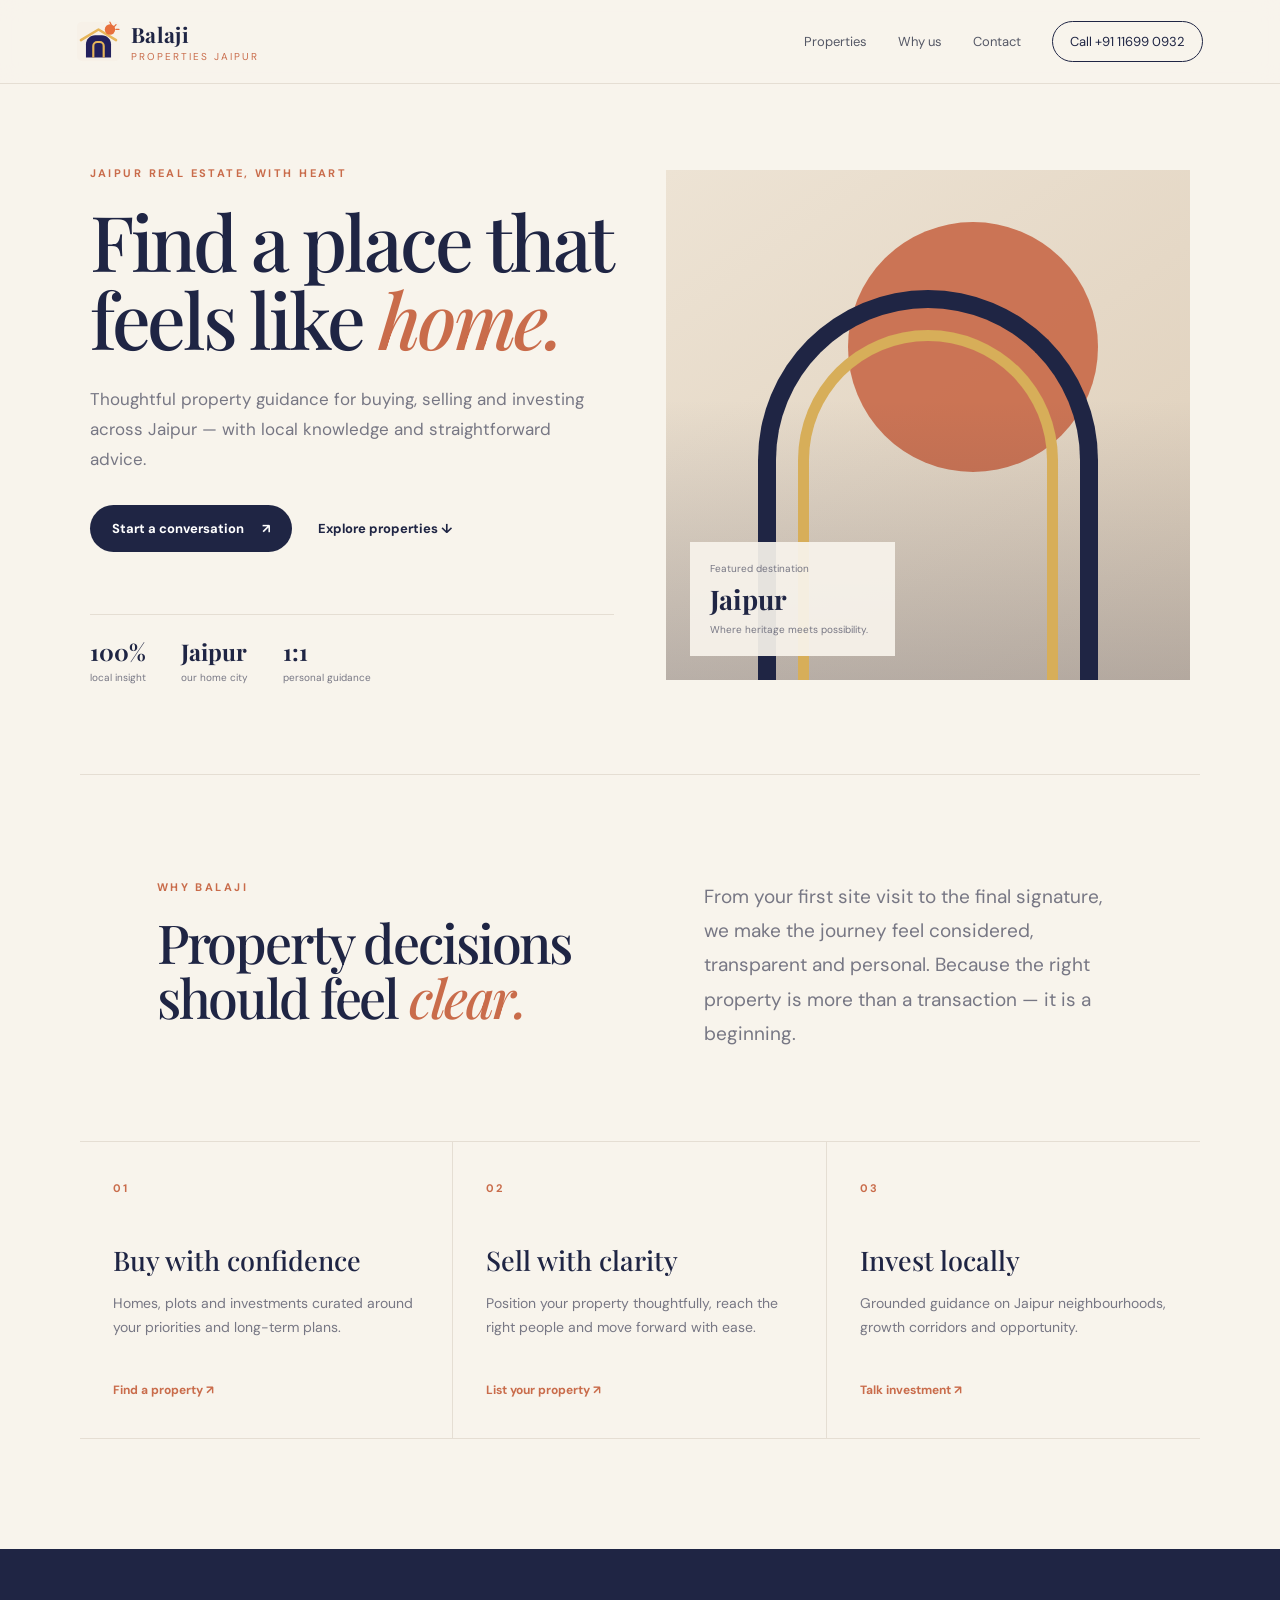
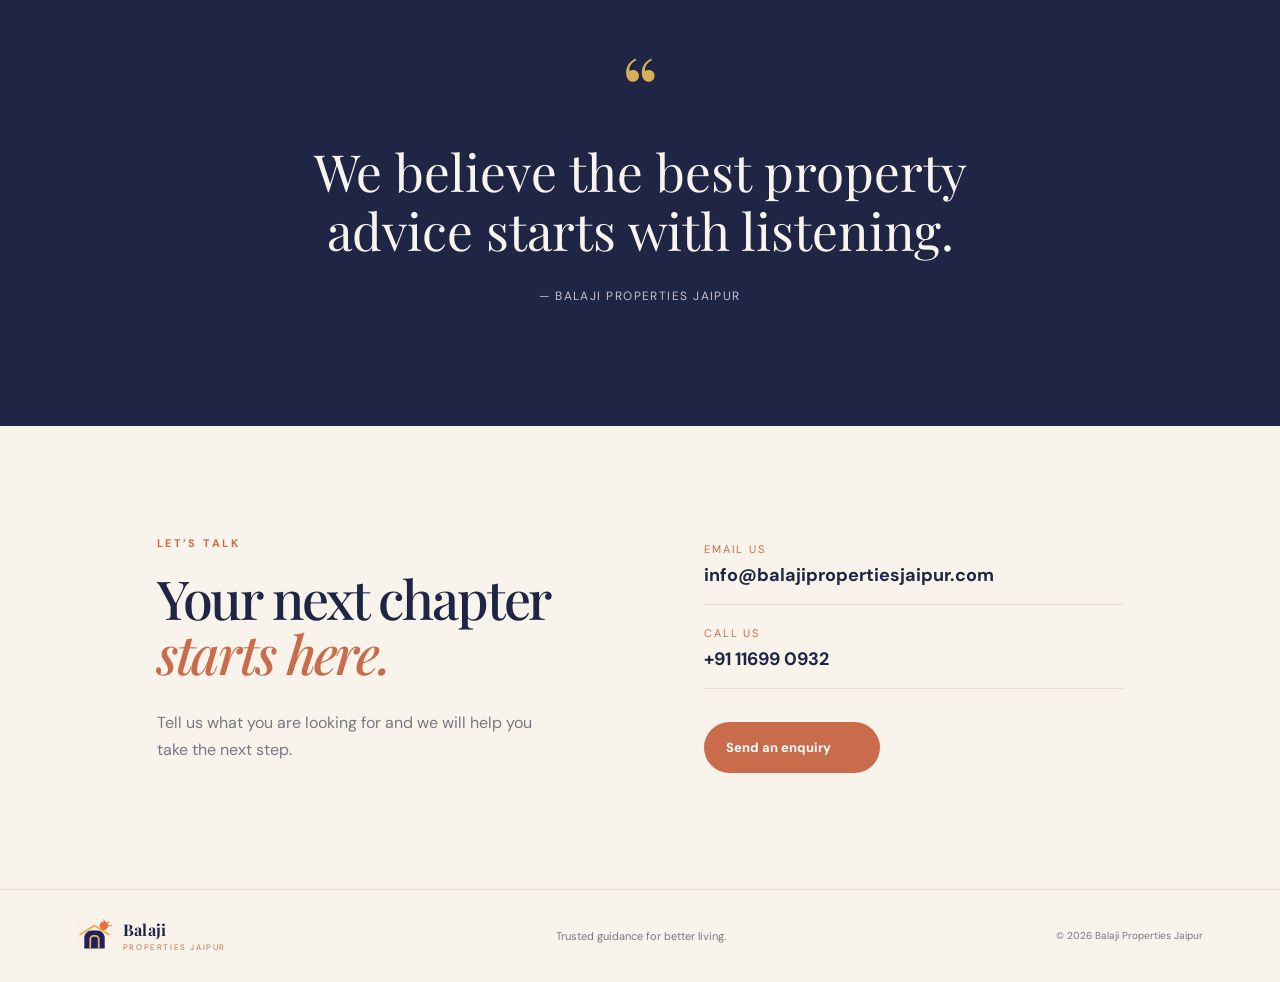
==== index.html @ 78928337 "Build root homepage for Balaji Properties Jaipur" ====
<!doctype html>
<html lang="en">
<head>
  <meta charset="utf-8">
  <meta name="viewport" content="width=device-width, initial-scale=1">
  <meta name="description" content="Balaji Properties Jaipur — trusted real estate guidance for homes, plots and investments in Jaipur.">
  <title>Balaji Properties Jaipur | Find Your Place</title>
  <link rel="icon" href="brand/favicon.svg" type="image/svg+xml">
  <link rel="stylesheet" href="styles.css">
</head>
<body>
  <header class="site-header"><a class="brand" href="#top"><img src="brand/mark.svg" alt="Balaji Properties Jaipur mark"><span><strong>Balaji</strong><small>Properties Jaipur</small></span></a><button class="menu-toggle" aria-label="Open menu">☰</button><nav><a href="#properties">Properties</a><a href="#why-us">Why us</a><a href="#contact">Contact</a><a class="nav-cta" href="tel:+91116990932">Call +91 11699 0932</a></nav></header>
  <main id="top">
    <section class="hero"><div class="hero-copy"><p class="eyebrow">JAIPUR REAL ESTATE, WITH HEART</p><h1>Find a place that feels like <em>home.</em></h1><p class="lede">Thoughtful property guidance for buying, selling and investing across Jaipur — with local knowledge and straightforward advice.</p><div class="hero-actions"><a class="button button-primary" href="#contact">Start a conversation <span>↗</span></a><a class="text-link" href="#properties">Explore properties <span>↓</span></a></div><div class="trust-row"><div><strong>100%</strong><span>local insight</span></div><div><strong>Jaipur</strong><span>our home city</span></div><div><strong>1:1</strong><span>personal guidance</span></div></div></div><div class="hero-art"><div class="sun"></div><div class="arch arch-large"><div class="arch-inner"></div></div><div class="hero-card"><span>Featured destination</span><strong>Jaipur</strong><small>Where heritage meets possibility.</small></div></div></section>
    <section class="intro" id="why-us"><div><p class="eyebrow">WHY BALAJI</p><h2>Property decisions should feel <em>clear.</em></h2></div><p>From your first site visit to the final signature, we make the journey feel considered, transparent and personal. Because the right property is more than a transaction — it is a beginning.</p></section>
    <section class="services" id="properties"><article><span class="service-number">01</span><h3>Buy with confidence</h3><p>Homes, plots and investments curated around your priorities and long-term plans.</p><a href="#contact">Find a property ↗</a></article><article><span class="service-number">02</span><h3>Sell with clarity</h3><p>Position your property thoughtfully, reach the right people and move forward with ease.</p><a href="#contact">List your property ↗</a></article><article><span class="service-number">03</span><h3>Invest locally</h3><p>Grounded guidance on Jaipur neighbourhoods, growth corridors and opportunity.</p><a href="#contact">Talk investment ↗</a></article></section>
    <section class="quote"><div class="quote-mark">“</div><blockquote>We believe the best property advice starts with listening.</blockquote><p>— Balaji Properties Jaipur</p></section>
    <section class="contact" id="contact"><div><p class="eyebrow">LET’S TALK</p><h2>Your next chapter<br><em>starts here.</em></h2><p>Tell us what you are looking for and we will help you take the next step.</p></div><div class="contact-card"><a href="mailto:info@balajipropertiesjaipur.com"><span>Email us</span><strong>info@balajipropertiesjaipur.com</strong></a><a href="tel:+91116990932"><span>Call us</span><strong>+91 11699 0932</strong></a><a class="button button-light" href="mailto:info@balajipropertiesjaipur.com?subject=Property%20enquiry">Send an enquiry <span>↗</span></a></div></section>
  </main>
  <footer><div class="brand footer-brand"><img src="brand/mark.svg" alt=""><span><strong>Balaji</strong><small>Properties Jaipur</small></span></div><p>Trusted guidance for better living.</p><small>© 2026 Balaji Properties Jaipur</small></footer>
  <script src="script.js"></script>
</body>
</html>
---- styles.css ----
@import url('https://fonts.googleapis.com/css2?family=DM+Sans:wght@400;500;600;700&family=Playfair+Display:ital,wght@0,500;0,600;1,500;1,600&display=swap');
:root{--navy:#1f2544;--gold:#d7ae59;--terra:#c96c4b;--ivory:#f8f4ec;--ink:#292b36;--muted:#777784;--line:#e5ded3}*{box-sizing:border-box}html{scroll-behavior:smooth}body{margin:0;color:var(--ink);background:var(--ivory);font-family:'DM Sans',sans-serif}a{color:inherit;text-decoration:none}.site-header{height:84px;display:flex;align-items:center;justify-content:space-between;padding:0 6vw;border-bottom:1px solid var(--line);background:rgba(248,244,236,.92);backdrop-filter:blur(12px);position:sticky;top:0;z-index:5}.brand{display:flex;align-items:center;gap:11px}.brand img{width:43px;height:43px}.brand strong,.brand small{display:block}.brand strong{font-family:'Playfair Display',serif;font-size:21px;letter-spacing:.02em;color:var(--navy)}.brand small{font-size:10px;text-transform:uppercase;letter-spacing:.2em;color:var(--terra);margin-top:2px}nav{display:flex;align-items:center;gap:31px;font-size:13px;color:#555866}nav a:hover{color:var(--terra)}.nav-cta{border:1px solid var(--navy);border-radius:99px;padding:11px 17px;color:var(--navy)}.menu-toggle{display:none;border:0;background:none;font-size:23px;color:var(--navy)}.hero{min-height:690px;display:grid;grid-template-columns:1fr 1fr;gap:4vw;align-items:center;max-width:1280px;margin:auto;padding:72px 7vw 80px}.eyebrow{color:var(--terra);font-size:11px;font-weight:700;letter-spacing:.22em;margin:0 0 21px}.hero h1,.intro h2,.contact h2{font-family:'Playfair Display',serif;color:var(--navy);font-size:clamp(48px,6vw,82px);font-weight:500;line-height:1.02;letter-spacing:-.04em;margin:0}.hero h1 em,.intro em,.contact em{color:var(--terra);font-style:italic}.lede{color:var(--muted);font-size:17px;line-height:1.75;max-width:510px;margin:28px 0}.hero-actions{display:flex;align-items:center;gap:26px;margin-top:31px}.button{display:inline-flex;align-items:center;justify-content:center;gap:18px;border-radius:99px;padding:15px 22px;font-size:13px;font-weight:700}.button-primary{background:var(--navy);color:white}.button-primary:hover{background:var(--terra)}.text-link{font-size:13px;color:var(--navy);font-weight:700}.trust-row{display:flex;gap:35px;border-top:1px solid var(--line);margin-top:62px;padding-top:21px}.trust-row strong,.trust-row span{display:block}.trust-row strong{font-family:'Playfair Display';font-size:23px;color:var(--navy)}.trust-row span{font-size:10px;color:var(--muted);margin-top:4px}.hero-art{height:510px;position:relative;background:linear-gradient(145deg,#ede3d4,#ddcdb8);overflow:hidden}.hero-art:after{content:'';position:absolute;inset:0;background:linear-gradient(0deg,rgba(31,37,68,.22),transparent 55%)}.sun{position:absolute;width:250px;height:250px;border-radius:50%;background:var(--terra);top:52px;right:92px;opacity:.92}.arch{position:absolute;bottom:-10px;left:50%;transform:translateX(-50%);width:340px;height:400px;border:18px solid var(--navy);border-bottom:0;border-radius:180px 180px 0 0;z-index:1}.arch:before{content:'';position:absolute;top:22px;left:22px;right:22px;bottom:0;border:11px solid var(--gold);border-bottom:0;border-radius:150px 150px 0 0}.hero-card{position:absolute;left:24px;bottom:24px;padding:20px;background:rgba(248,244,236,.92);z-index:2;width:205px}.hero-card span,.hero-card small{display:block;color:var(--muted);font-size:10px}.hero-card strong{display:block;color:var(--navy);font-family:'Playfair Display';font-size:27px;margin:6px 0}.intro,.services,.contact{max-width:1120px;margin:auto}.intro{display:grid;grid-template-columns:1fr 1fr;gap:10vw;padding:105px 6vw 90px;border-top:1px solid var(--line)}.intro h2,.contact h2{font-size:clamp(40px,4.2vw,62px)}.intro>p{font-size:19px;line-height:1.8;color:var(--muted);align-self:end;margin:0}.services{display:grid;grid-template-columns:repeat(3,1fr);border-top:1px solid var(--line);border-bottom:1px solid var(--line);margin-bottom:110px}.services article{padding:34px 33px 39px;border-right:1px solid var(--line)}.services article:last-child{border:0}.service-number{font-size:11px;color:var(--terra);font-weight:700;letter-spacing:.18em}.services h3{font-family:'Playfair Display';color:var(--navy);font-size:27px;font-weight:500;margin:45px 0 14px}.services p{color:var(--muted);line-height:1.7;font-size:14px;min-height:72px}.services a{color:var(--terra);font-size:12px;font-weight:700}.quote{background:var(--navy);color:var(--ivory);text-align:center;padding:110px 10vw}.quote-mark{font-family:'Playfair Display';font-size:92px;color:var(--gold);line-height:.6}.quote blockquote{font-family:'Playfair Display';font-size:clamp(31px,4vw,52px);line-height:1.15;max-width:760px;margin:28px auto}.quote p{color:#c3c1cb;font-size:12px;letter-spacing:.12em;text-transform:uppercase}.contact{display:grid;grid-template-columns:1fr 1fr;gap:10vw;padding:110px 6vw}.contact>div>p:last-child{color:var(--muted);line-height:1.7;max-width:380px;margin-top:28px}.contact-card{display:flex;flex-direction:column;gap:21px;justify-content:center}.contact-card a:not(.button){border-bottom:1px solid var(--line);padding-bottom:17px}.contact-card span,.contact-card strong{display:block}.contact-card span{font-size:11px;color:var(--terra);text-transform:uppercase;letter-spacing:.17em;margin-bottom:7px}.contact-card strong{font-size:18px;color:var(--navy)}.button-light{background:var(--terra);color:white;width:max-content;margin-top:12px}.button-light:hover{background:var(--navy)}footer{display:flex;align-items:center;justify-content:space-between;padding:28px 6vw;border-top:1px solid var(--line);font-size:11px;color:var(--muted)}.footer-brand img{width:35px;height:35px}.footer-brand strong{font-size:16px}.footer-brand small{font-size:8px}footer>small{font-size:10px}@media(max-width:760px){.site-header{height:73px;padding:0 5vw}nav{display:none}.menu-toggle{display:block}.hero{grid-template-columns:1fr;padding:58px 7vw 70px;min-height:0}.hero-art{height:380px;order:-1}.hero h1{font-size:52px}.trust-row{gap:18px}.intro,.contact{grid-template-columns:1fr;padding:75px 7vw;gap:35px}.services{grid-template-columns:1fr;margin:0 7vw 75px}.services article{border-right:0;border-bottom:1px solid var(--line);padding:28px 24px}.services h3{margin-top:24px}.services p{min-height:0}footer{flex-wrap:wrap;gap:18px;padding:25px 7vw}.quote{padding:80px 8vw}.contact h2 br{display:none}}
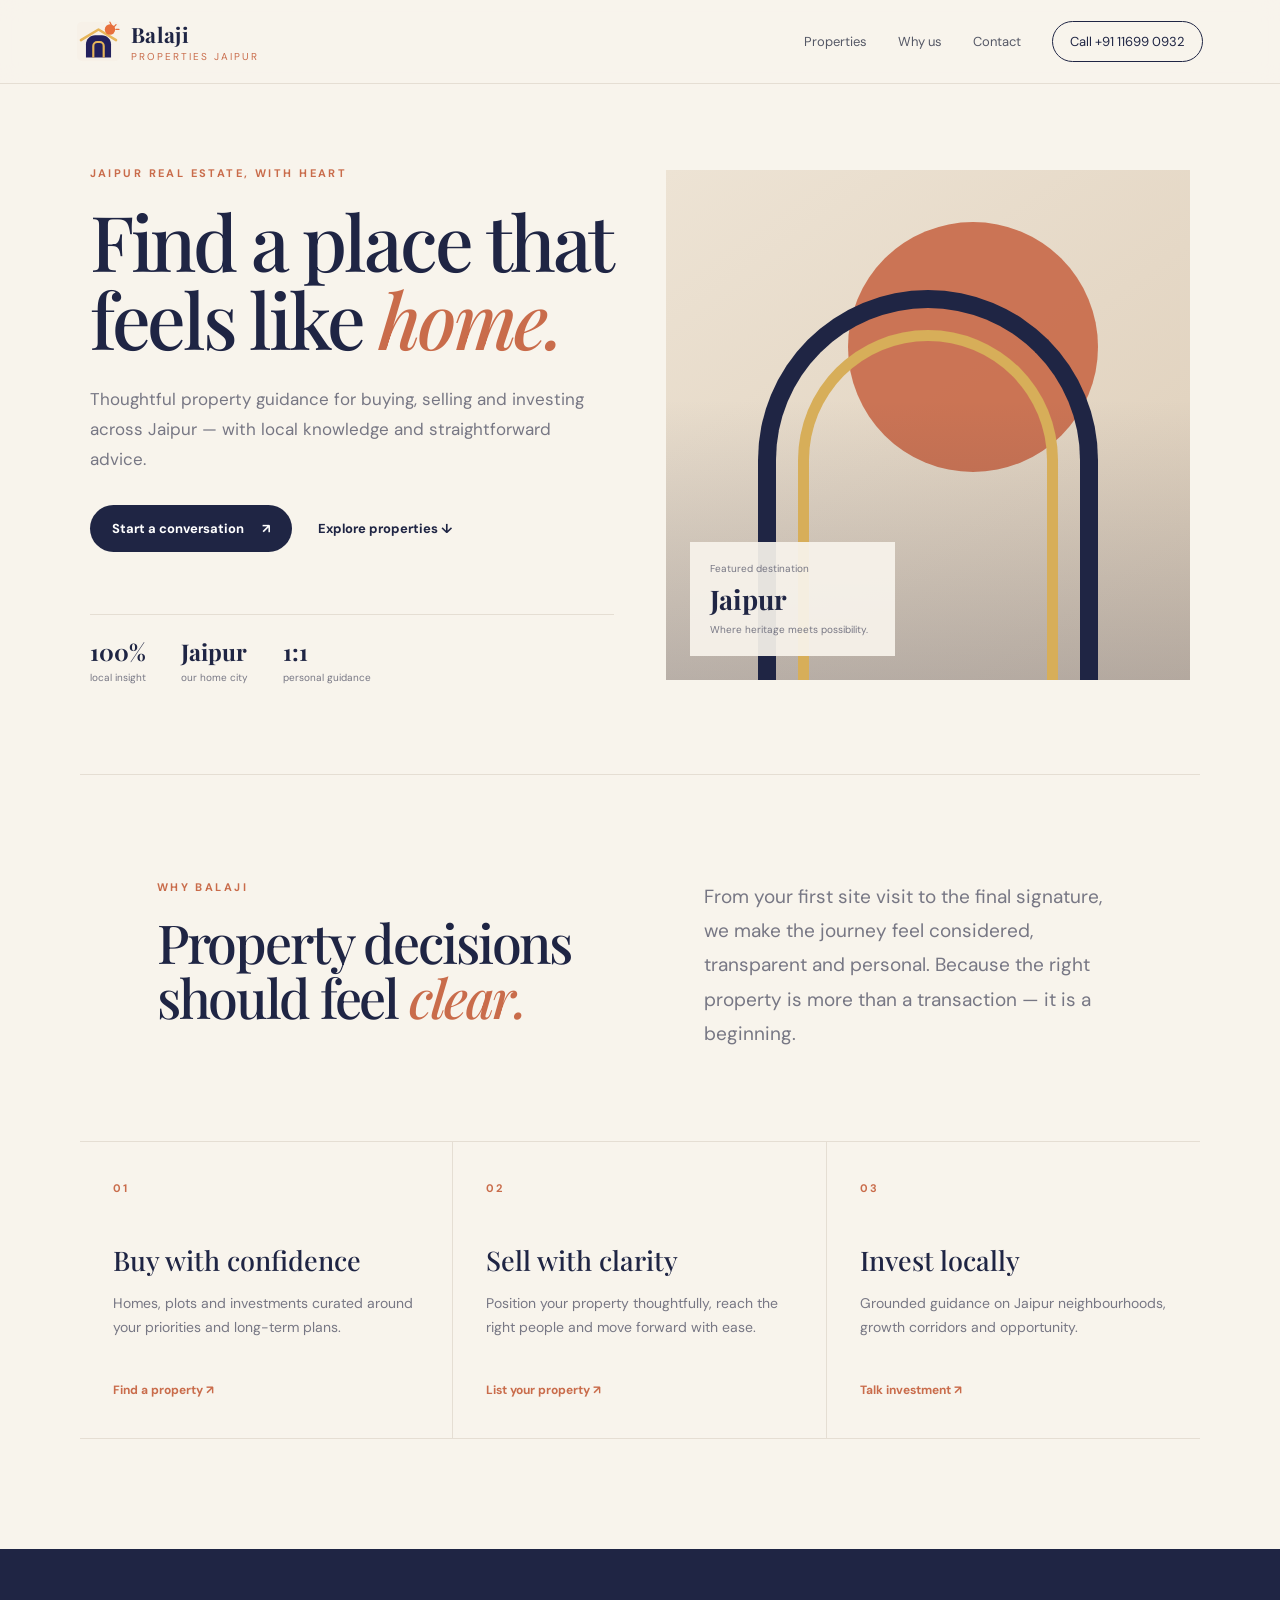
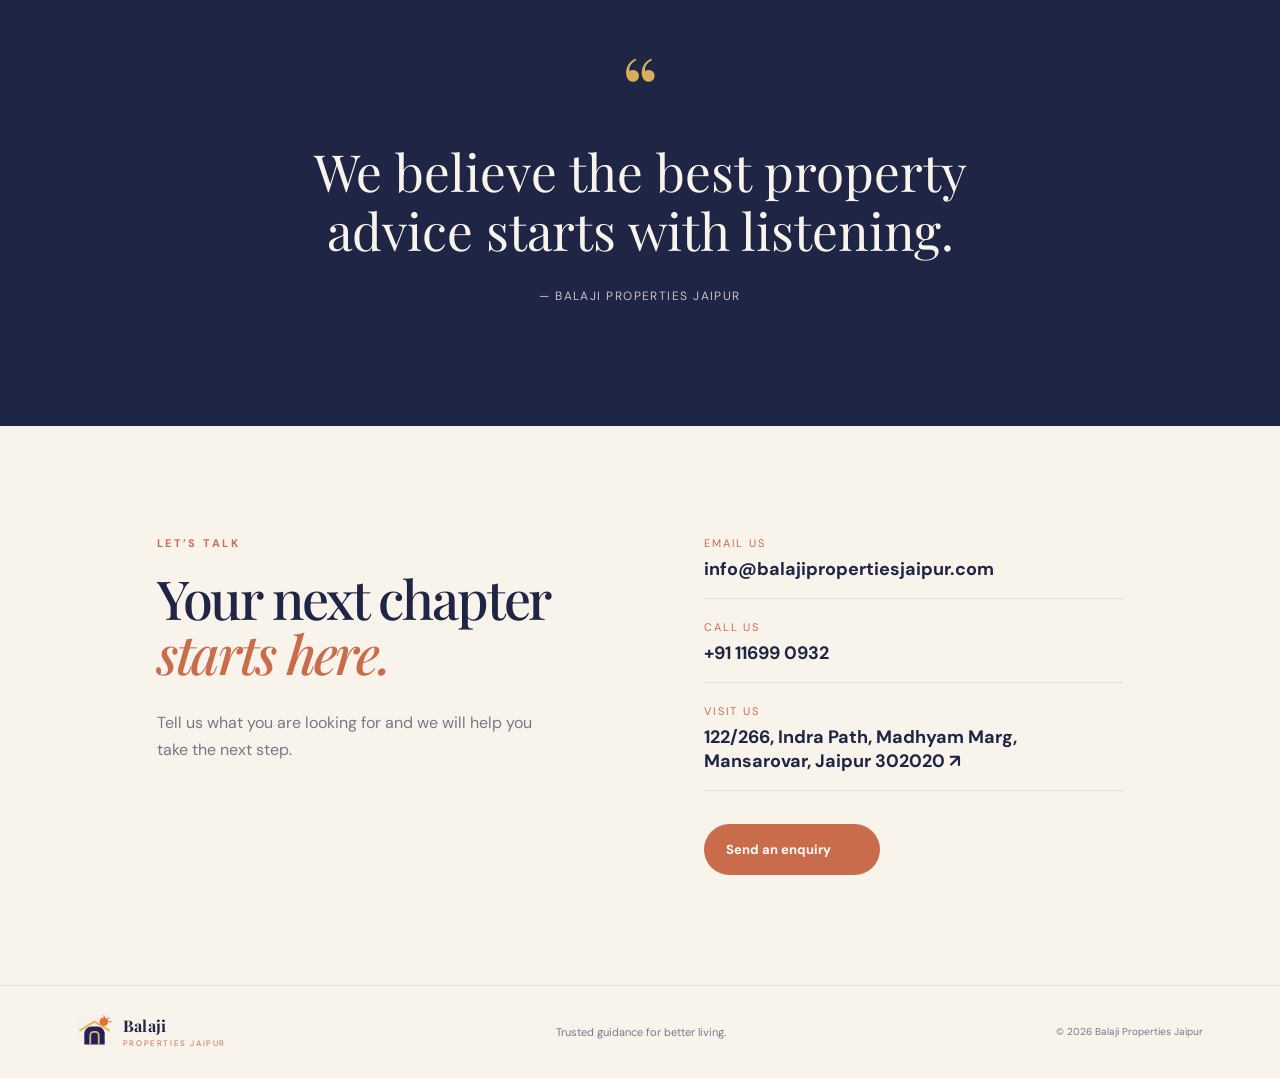
==== commit 6185dd4c: "Add office address and map link" ====
--- a/index.html
+++ b/index.html
@@ -15,7 +15,7 @@
     <section class="intro" id="why-us"><div><p class="eyebrow">WHY BALAJI</p><h2>Property decisions should feel <em>clear.</em></h2></div><p>From your first site visit to the final signature, we make the journey feel considered, transparent and personal. Because the right property is more than a transaction — it is a beginning.</p></section>
     <section class="services" id="properties"><article><span class="service-number">01</span><h3>Buy with confidence</h3><p>Homes, plots and investments curated around your priorities and long-term plans.</p><a href="#contact">Find a property ↗</a></article><article><span class="service-number">02</span><h3>Sell with clarity</h3><p>Position your property thoughtfully, reach the right people and move forward with ease.</p><a href="#contact">List your property ↗</a></article><article><span class="service-number">03</span><h3>Invest locally</h3><p>Grounded guidance on Jaipur neighbourhoods, growth corridors and opportunity.</p><a href="#contact">Talk investment ↗</a></article></section>
     <section class="quote"><div class="quote-mark">“</div><blockquote>We believe the best property advice starts with listening.</blockquote><p>— Balaji Properties Jaipur</p></section>
-    <section class="contact" id="contact"><div><p class="eyebrow">LET’S TALK</p><h2>Your next chapter<br><em>starts here.</em></h2><p>Tell us what you are looking for and we will help you take the next step.</p></div><div class="contact-card"><a href="mailto:info@balajipropertiesjaipur.com"><span>Email us</span><strong>info@balajipropertiesjaipur.com</strong></a><a href="tel:+91116990932"><span>Call us</span><strong>+91 11699 0932</strong></a><a class="button button-light" href="mailto:info@balajipropertiesjaipur.com?subject=Property%20enquiry">Send an enquiry <span>↗</span></a></div></section>
+    <section class="contact" id="contact"><div><p class="eyebrow">LET’S TALK</p><h2>Your next chapter<br><em>starts here.</em></h2><p>Tell us what you are looking for and we will help you take the next step.</p></div><div class="contact-card"><a href="mailto:info@balajipropertiesjaipur.com"><span>Email us</span><strong>info@balajipropertiesjaipur.com</strong></a><a href="tel:+91116990932"><span>Call us</span><strong>+91 11699 0932</strong></a><a href="https://maps.app.goo.gl/51U5geAS44BNa5KM8" target="_blank" rel="noopener"><span>Visit us</span><strong>122/266, Indra Path, Madhyam Marg,<br>Mansarovar, Jaipur 302020 ↗</strong></a><a class="button button-light" href="mailto:info@balajipropertiesjaipur.com?subject=Property%20enquiry">Send an enquiry <span>↗</span></a></div></section>
   </main>
   <footer><div class="brand footer-brand"><img src="brand/mark.svg" alt=""><span><strong>Balaji</strong><small>Properties Jaipur</small></span></div><p>Trusted guidance for better living.</p><small>© 2026 Balaji Properties Jaipur</small></footer>
   <script src="script.js"></script>
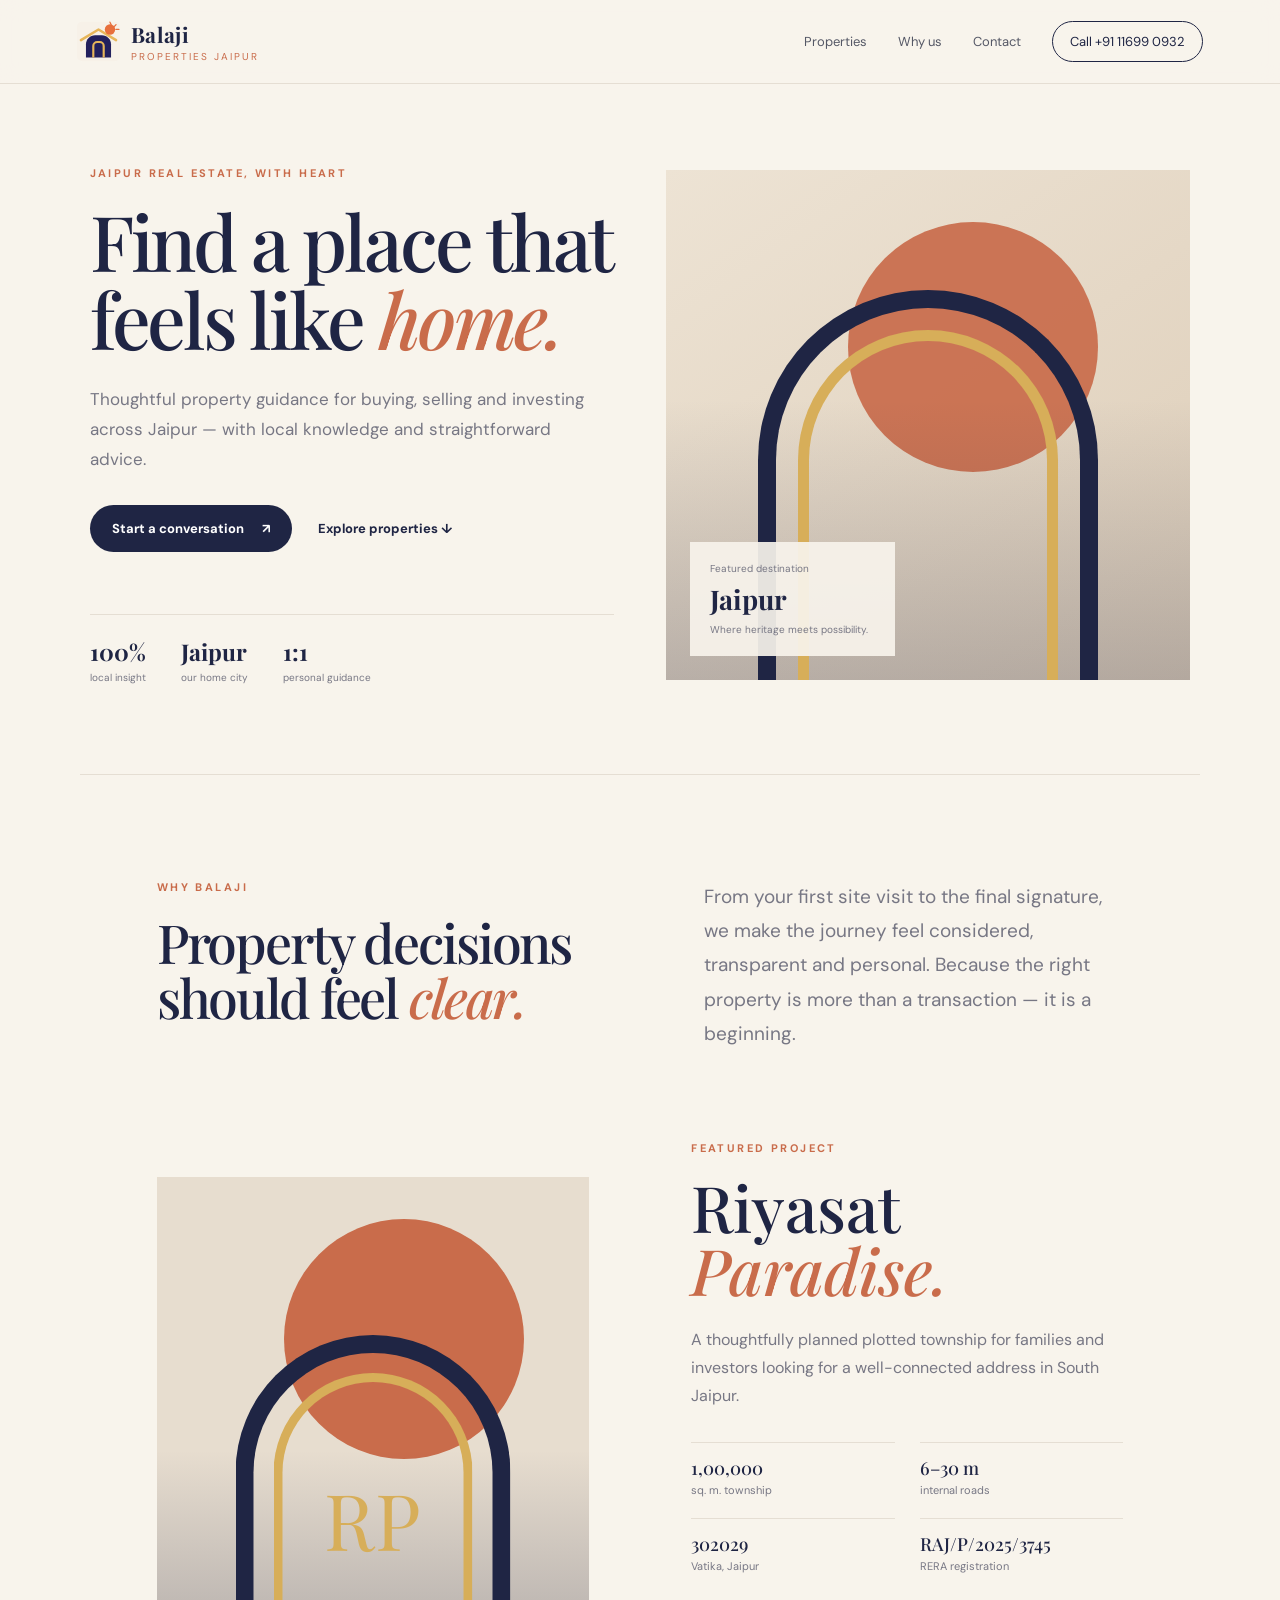
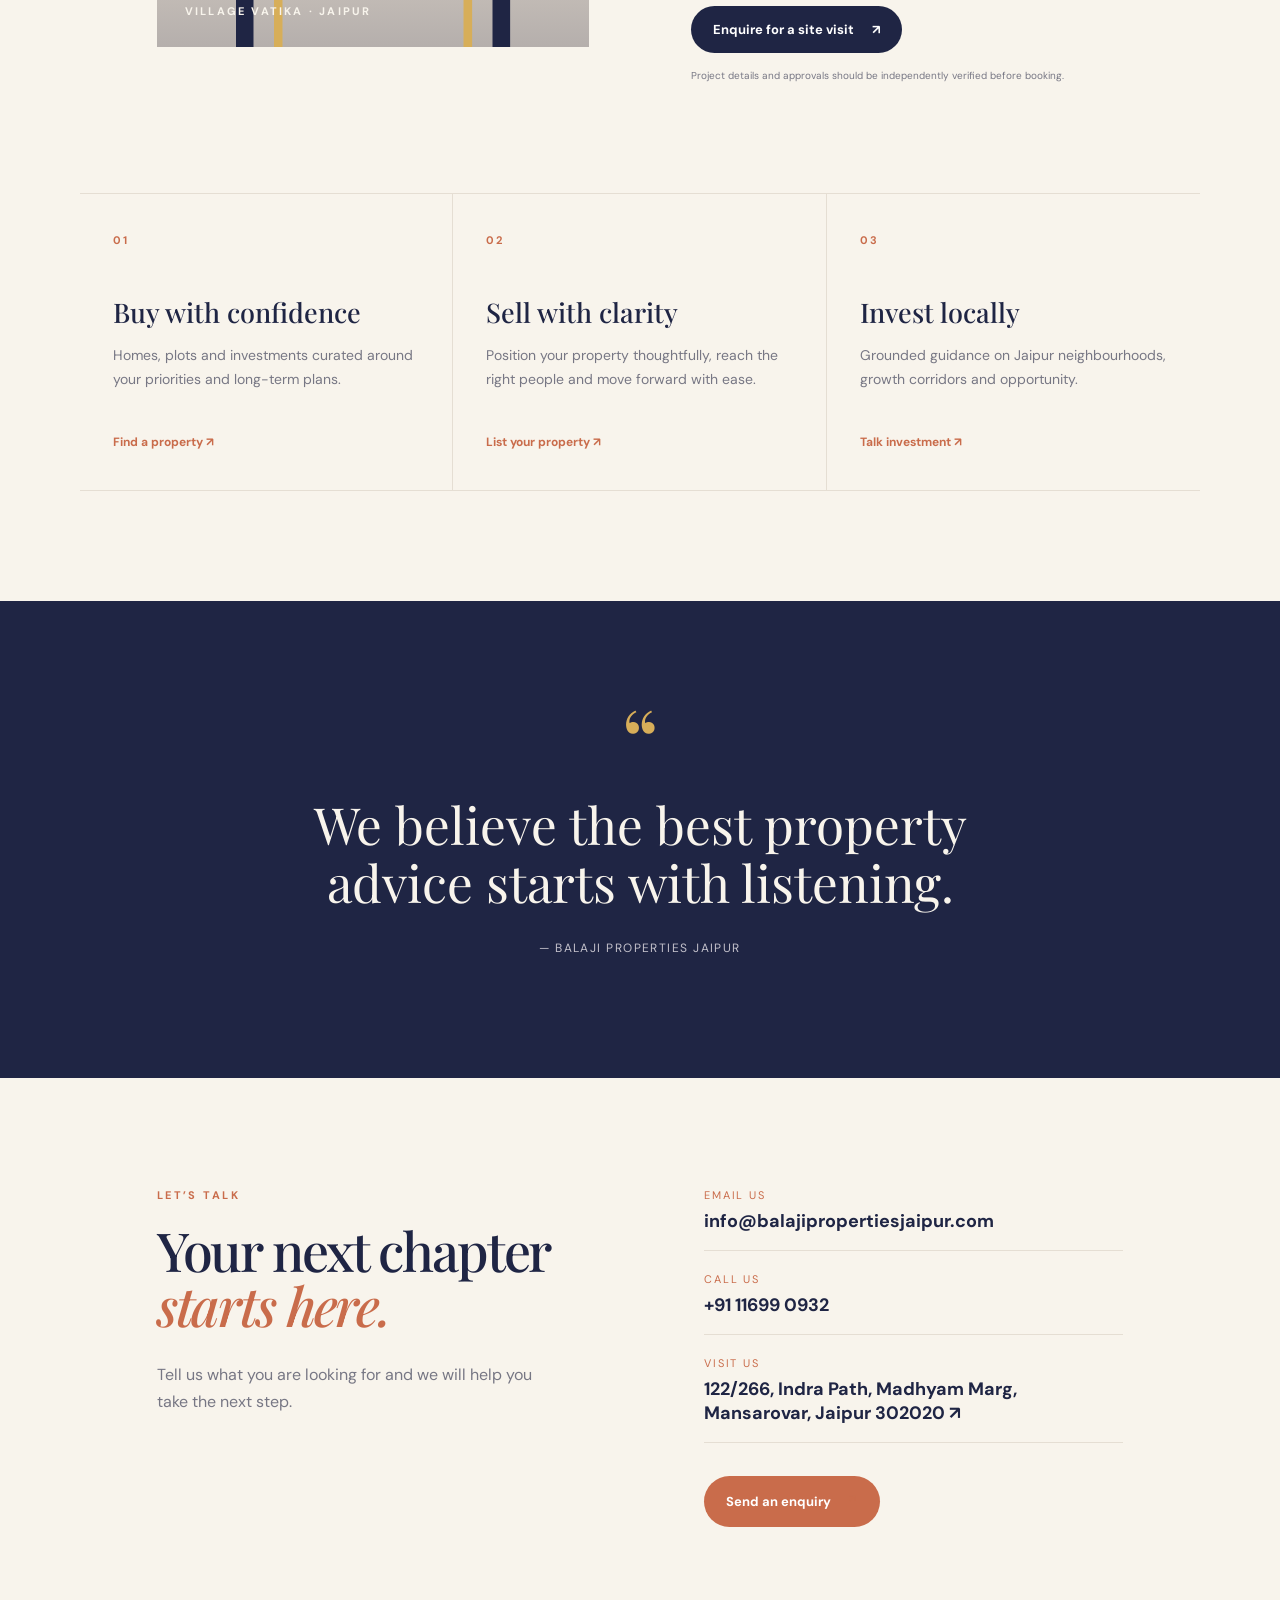
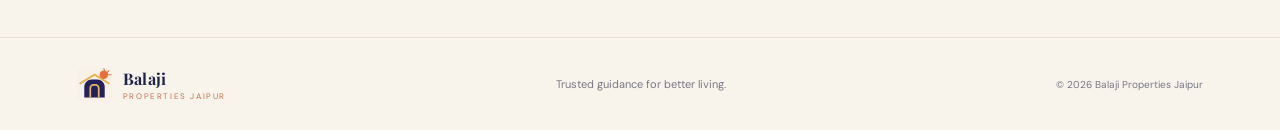
==== commit fa3c620e: "Add Riyasat Paradise featured project theme" ====
--- a/index.html
+++ b/index.html
@@ -13,6 +13,7 @@
   <main id="top">
     <section class="hero"><div class="hero-copy"><p class="eyebrow">JAIPUR REAL ESTATE, WITH HEART</p><h1>Find a place that feels like <em>home.</em></h1><p class="lede">Thoughtful property guidance for buying, selling and investing across Jaipur — with local knowledge and straightforward advice.</p><div class="hero-actions"><a class="button button-primary" href="#contact">Start a conversation <span>↗</span></a><a class="text-link" href="#properties">Explore properties <span>↓</span></a></div><div class="trust-row"><div><strong>100%</strong><span>local insight</span></div><div><strong>Jaipur</strong><span>our home city</span></div><div><strong>1:1</strong><span>personal guidance</span></div></div></div><div class="hero-art"><div class="sun"></div><div class="arch arch-large"><div class="arch-inner"></div></div><div class="hero-card"><span>Featured destination</span><strong>Jaipur</strong><small>Where heritage meets possibility.</small></div></div></section>
     <section class="intro" id="why-us"><div><p class="eyebrow">WHY BALAJI</p><h2>Property decisions should feel <em>clear.</em></h2></div><p>From your first site visit to the final signature, we make the journey feel considered, transparent and personal. Because the right property is more than a transaction — it is a beginning.</p></section>
+    <section class="project-feature" id="riyasat-paradise"><div class="project-visual"><div class="project-sun"></div><div class="project-gateway"><span>RP</span></div><p>VILLAGE VATIKA · JAIPUR</p></div><div class="project-copy"><p class="eyebrow">FEATURED PROJECT</p><h2>Riyasat<br><em>Paradise.</em></h2><p>A thoughtfully planned plotted township for families and investors looking for a well-connected address in South Jaipur.</p><div class="project-facts"><span><strong>1,00,000</strong> sq. m. township</span><span><strong>6–30 m</strong> internal roads</span><span><strong>302029</strong> Vatika, Jaipur</span><span><strong>RAJ/P/2025/3745</strong> RERA registration</span></div><a class="button button-primary" href="#contact">Enquire for a site visit <span>↗</span></a><small class="project-note">Project details and approvals should be independently verified before booking.</small></div></section>
     <section class="services" id="properties"><article><span class="service-number">01</span><h3>Buy with confidence</h3><p>Homes, plots and investments curated around your priorities and long-term plans.</p><a href="#contact">Find a property ↗</a></article><article><span class="service-number">02</span><h3>Sell with clarity</h3><p>Position your property thoughtfully, reach the right people and move forward with ease.</p><a href="#contact">List your property ↗</a></article><article><span class="service-number">03</span><h3>Invest locally</h3><p>Grounded guidance on Jaipur neighbourhoods, growth corridors and opportunity.</p><a href="#contact">Talk investment ↗</a></article></section>
     <section class="quote"><div class="quote-mark">“</div><blockquote>We believe the best property advice starts with listening.</blockquote><p>— Balaji Properties Jaipur</p></section>
     <section class="contact" id="contact"><div><p class="eyebrow">LET’S TALK</p><h2>Your next chapter<br><em>starts here.</em></h2><p>Tell us what you are looking for and we will help you take the next step.</p></div><div class="contact-card"><a href="mailto:info@balajipropertiesjaipur.com"><span>Email us</span><strong>info@balajipropertiesjaipur.com</strong></a><a href="tel:+91116990932"><span>Call us</span><strong>+91 11699 0932</strong></a><a href="https://maps.app.goo.gl/51U5geAS44BNa5KM8" target="_blank" rel="noopener"><span>Visit us</span><strong>122/266, Indra Path, Madhyam Marg,<br>Mansarovar, Jaipur 302020 ↗</strong></a><a class="button button-light" href="mailto:info@balajipropertiesjaipur.com?subject=Property%20enquiry">Send an enquiry <span>↗</span></a></div></section>
--- a/styles.css
+++ b/styles.css
@@ -1,2 +1,3 @@
 @import url('https://fonts.googleapis.com/css2?family=DM+Sans:wght@400;500;600;700&family=Playfair+Display:ital,wght@0,500;0,600;1,500;1,600&display=swap');
 :root{--navy:#1f2544;--gold:#d7ae59;--terra:#c96c4b;--ivory:#f8f4ec;--ink:#292b36;--muted:#777784;--line:#e5ded3}*{box-sizing:border-box}html{scroll-behavior:smooth}body{margin:0;color:var(--ink);background:var(--ivory);font-family:'DM Sans',sans-serif}a{color:inherit;text-decoration:none}.site-header{height:84px;display:flex;align-items:center;justify-content:space-between;padding:0 6vw;border-bottom:1px solid var(--line);background:rgba(248,244,236,.92);backdrop-filter:blur(12px);position:sticky;top:0;z-index:5}.brand{display:flex;align-items:center;gap:11px}.brand img{width:43px;height:43px}.brand strong,.brand small{display:block}.brand strong{font-family:'Playfair Display',serif;font-size:21px;letter-spacing:.02em;color:var(--navy)}.brand small{font-size:10px;text-transform:uppercase;letter-spacing:.2em;color:var(--terra);margin-top:2px}nav{display:flex;align-items:center;gap:31px;font-size:13px;color:#555866}nav a:hover{color:var(--terra)}.nav-cta{border:1px solid var(--navy);border-radius:99px;padding:11px 17px;color:var(--navy)}.menu-toggle{display:none;border:0;background:none;font-size:23px;color:var(--navy)}.hero{min-height:690px;display:grid;grid-template-columns:1fr 1fr;gap:4vw;align-items:center;max-width:1280px;margin:auto;padding:72px 7vw 80px}.eyebrow{color:var(--terra);font-size:11px;font-weight:700;letter-spacing:.22em;margin:0 0 21px}.hero h1,.intro h2,.contact h2{font-family:'Playfair Display',serif;color:var(--navy);font-size:clamp(48px,6vw,82px);font-weight:500;line-height:1.02;letter-spacing:-.04em;margin:0}.hero h1 em,.intro em,.contact em{color:var(--terra);font-style:italic}.lede{color:var(--muted);font-size:17px;line-height:1.75;max-width:510px;margin:28px 0}.hero-actions{display:flex;align-items:center;gap:26px;margin-top:31px}.button{display:inline-flex;align-items:center;justify-content:center;gap:18px;border-radius:99px;padding:15px 22px;font-size:13px;font-weight:700}.button-primary{background:var(--navy);color:white}.button-primary:hover{background:var(--terra)}.text-link{font-size:13px;color:var(--navy);font-weight:700}.trust-row{display:flex;gap:35px;border-top:1px solid var(--line);margin-top:62px;padding-top:21px}.trust-row strong,.trust-row span{display:block}.trust-row strong{font-family:'Playfair Display';font-size:23px;color:var(--navy)}.trust-row span{font-size:10px;color:var(--muted);margin-top:4px}.hero-art{height:510px;position:relative;background:linear-gradient(145deg,#ede3d4,#ddcdb8);overflow:hidden}.hero-art:after{content:'';position:absolute;inset:0;background:linear-gradient(0deg,rgba(31,37,68,.22),transparent 55%)}.sun{position:absolute;width:250px;height:250px;border-radius:50%;background:var(--terra);top:52px;right:92px;opacity:.92}.arch{position:absolute;bottom:-10px;left:50%;transform:translateX(-50%);width:340px;height:400px;border:18px solid var(--navy);border-bottom:0;border-radius:180px 180px 0 0;z-index:1}.arch:before{content:'';position:absolute;top:22px;left:22px;right:22px;bottom:0;border:11px solid var(--gold);border-bottom:0;border-radius:150px 150px 0 0}.hero-card{position:absolute;left:24px;bottom:24px;padding:20px;background:rgba(248,244,236,.92);z-index:2;width:205px}.hero-card span,.hero-card small{display:block;color:var(--muted);font-size:10px}.hero-card strong{display:block;color:var(--navy);font-family:'Playfair Display';font-size:27px;margin:6px 0}.intro,.services,.contact{max-width:1120px;margin:auto}.intro{display:grid;grid-template-columns:1fr 1fr;gap:10vw;padding:105px 6vw 90px;border-top:1px solid var(--line)}.intro h2,.contact h2{font-size:clamp(40px,4.2vw,62px)}.intro>p{font-size:19px;line-height:1.8;color:var(--muted);align-self:end;margin:0}.services{display:grid;grid-template-columns:repeat(3,1fr);border-top:1px solid var(--line);border-bottom:1px solid var(--line);margin-bottom:110px}.services article{padding:34px 33px 39px;border-right:1px solid var(--line)}.services article:last-child{border:0}.service-number{font-size:11px;color:var(--terra);font-weight:700;letter-spacing:.18em}.services h3{font-family:'Playfair Display';color:var(--navy);font-size:27px;font-weight:500;margin:45px 0 14px}.services p{color:var(--muted);line-height:1.7;font-size:14px;min-height:72px}.services a{color:var(--terra);font-size:12px;font-weight:700}.quote{background:var(--navy);color:var(--ivory);text-align:center;padding:110px 10vw}.quote-mark{font-family:'Playfair Display';font-size:92px;color:var(--gold);line-height:.6}.quote blockquote{font-family:'Playfair Display';font-size:clamp(31px,4vw,52px);line-height:1.15;max-width:760px;margin:28px auto}.quote p{color:#c3c1cb;font-size:12px;letter-spacing:.12em;text-transform:uppercase}.contact{display:grid;grid-template-columns:1fr 1fr;gap:10vw;padding:110px 6vw}.contact>div>p:last-child{color:var(--muted);line-height:1.7;max-width:380px;margin-top:28px}.contact-card{display:flex;flex-direction:column;gap:21px;justify-content:center}.contact-card a:not(.button){border-bottom:1px solid var(--line);padding-bottom:17px}.contact-card span,.contact-card strong{display:block}.contact-card span{font-size:11px;color:var(--terra);text-transform:uppercase;letter-spacing:.17em;margin-bottom:7px}.contact-card strong{font-size:18px;color:var(--navy)}.button-light{background:var(--terra);color:white;width:max-content;margin-top:12px}.button-light:hover{background:var(--navy)}footer{display:flex;align-items:center;justify-content:space-between;padding:28px 6vw;border-top:1px solid var(--line);font-size:11px;color:var(--muted)}.footer-brand img{width:35px;height:35px}.footer-brand strong{font-size:16px}.footer-brand small{font-size:8px}footer>small{font-size:10px}@media(max-width:760px){.site-header{height:73px;padding:0 5vw}nav{display:none}.menu-toggle{display:block}.hero{grid-template-columns:1fr;padding:58px 7vw 70px;min-height:0}.hero-art{height:380px;order:-1}.hero h1{font-size:52px}.trust-row{gap:18px}.intro,.contact{grid-template-columns:1fr;padding:75px 7vw;gap:35px}.services{grid-template-columns:1fr;margin:0 7vw 75px}.services article{border-right:0;border-bottom:1px solid var(--line);padding:28px 24px}.services h3{margin-top:24px}.services p{min-height:0}footer{flex-wrap:wrap;gap:18px;padding:25px 7vw}.quote{padding:80px 8vw}.contact h2 br{display:none}}
+ .project-feature{max-width:1120px;margin:0 auto 110px;padding:0 6vw;display:grid;grid-template-columns:1fr 1fr;gap:8vw;align-items:center}.project-visual{height:470px;background:#e7ddcf;position:relative;overflow:hidden;padding:28px}.project-visual:after{content:'';position:absolute;inset:auto 0 0;height:42%;background:linear-gradient(transparent,rgba(31,37,68,.25))}.project-sun{position:absolute;width:240px;height:240px;border-radius:50%;background:var(--terra);right:65px;top:42px}.project-gateway{position:absolute;z-index:1;left:50%;bottom:-38px;transform:translateX(-50%);width:275px;height:350px;border:18px solid var(--navy);border-bottom:0;border-radius:145px 145px 0 0;display:flex;align-items:center;justify-content:center}.project-gateway:before{content:'';position:absolute;inset:20px 20px 0;border:9px solid var(--gold);border-bottom:0;border-radius:110px 110px 0 0}.project-gateway span{font-family:'Playfair Display';font-size:78px;color:var(--gold);position:relative;z-index:1}.project-visual p{position:absolute;z-index:2;bottom:18px;left:28px;color:var(--ivory);font-size:11px;letter-spacing:.2em;font-weight:700}.project-copy h2{font-family:'Playfair Display';color:var(--navy);font-size:clamp(45px,5vw,68px);font-weight:500;line-height:.98;margin:0 0 25px}.project-copy h2 em{color:var(--terra);font-style:italic}.project-copy>p:not(.eyebrow){color:var(--muted);font-size:16px;line-height:1.75;max-width:450px}.project-facts{display:grid;grid-template-columns:1fr 1fr;gap:19px 25px;margin:32px 0}.project-facts span{border-top:1px solid var(--line);padding-top:12px;color:var(--muted);font-size:11px;line-height:1.5}.project-facts strong{display:block;color:var(--navy);font-family:'Playfair Display';font-size:18px;font-weight:500}.project-note{display:block;color:var(--muted);font-size:10px;margin-top:15px;line-height:1.5}@media(max-width:760px){.project-feature{grid-template-columns:1fr;padding:75px 7vw;margin-bottom:75px}.project-visual{height:360px}.project-gateway{width:220px;height:280px}}
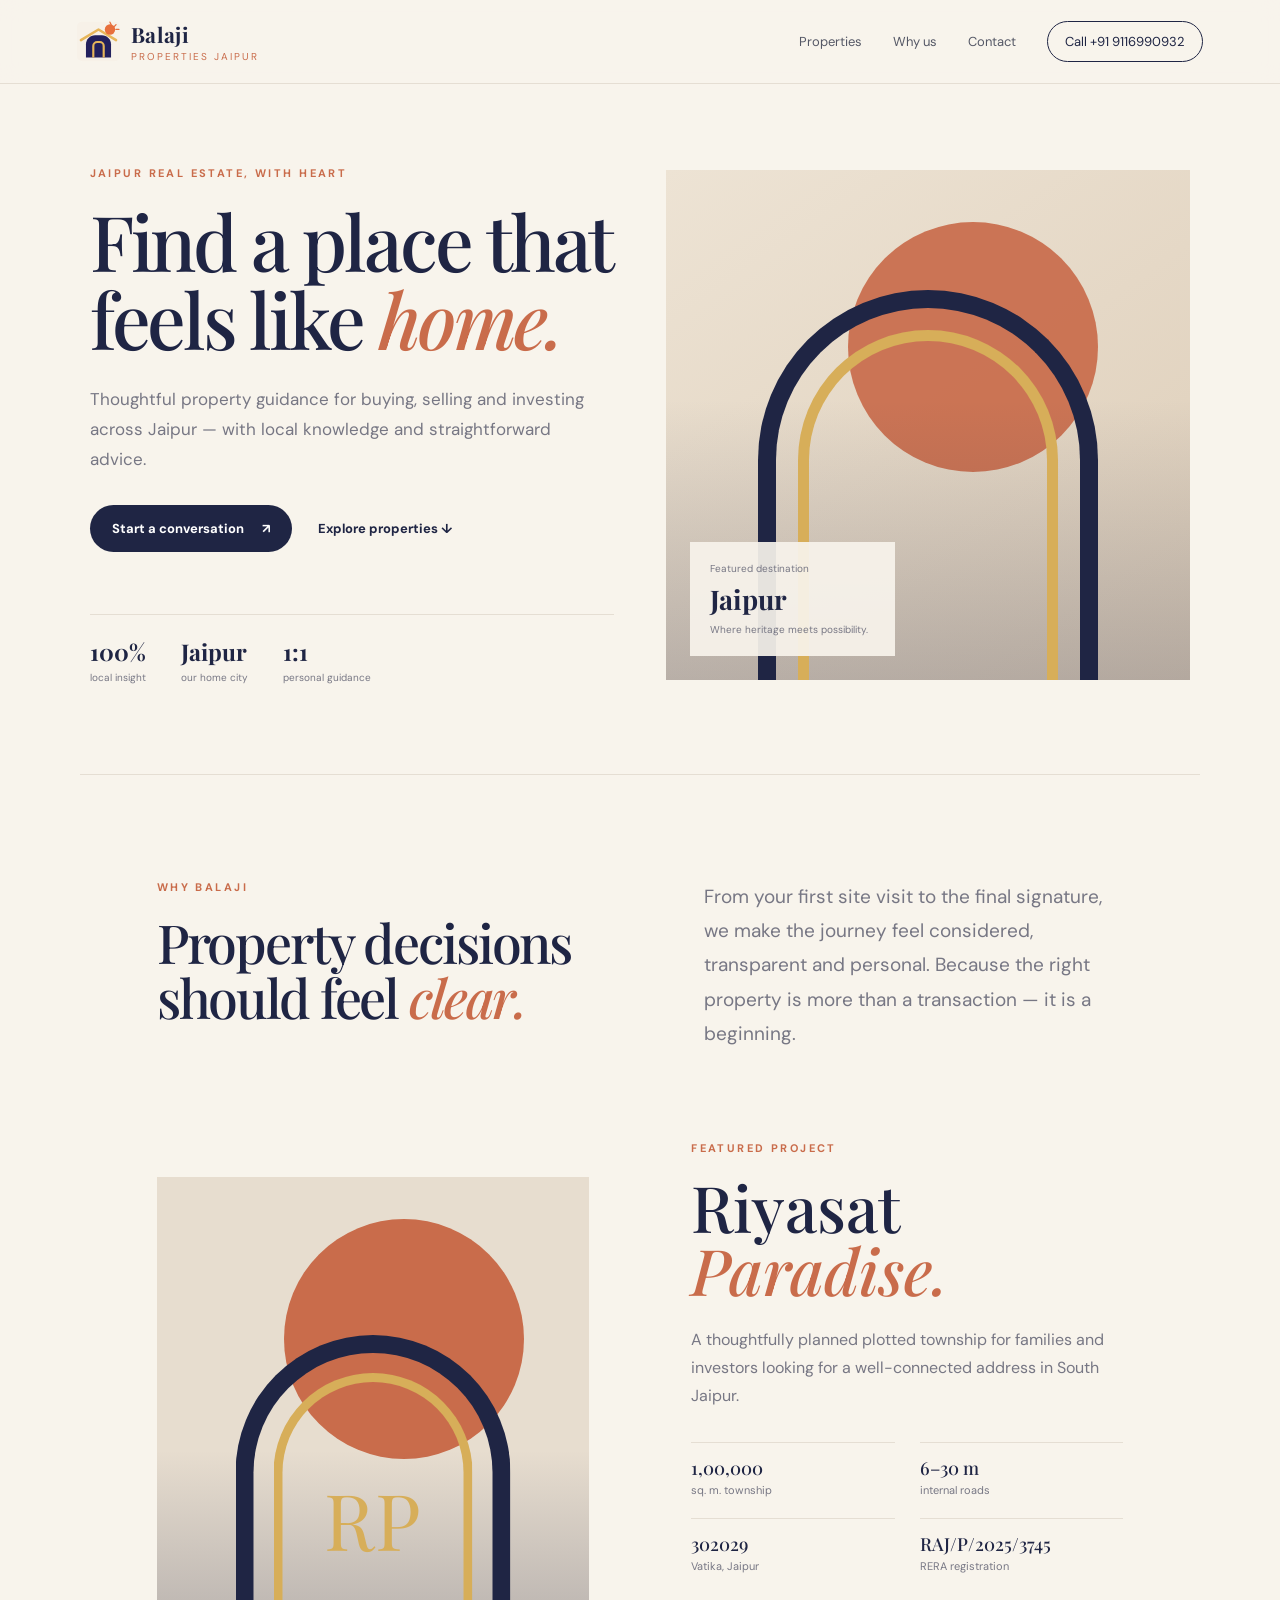
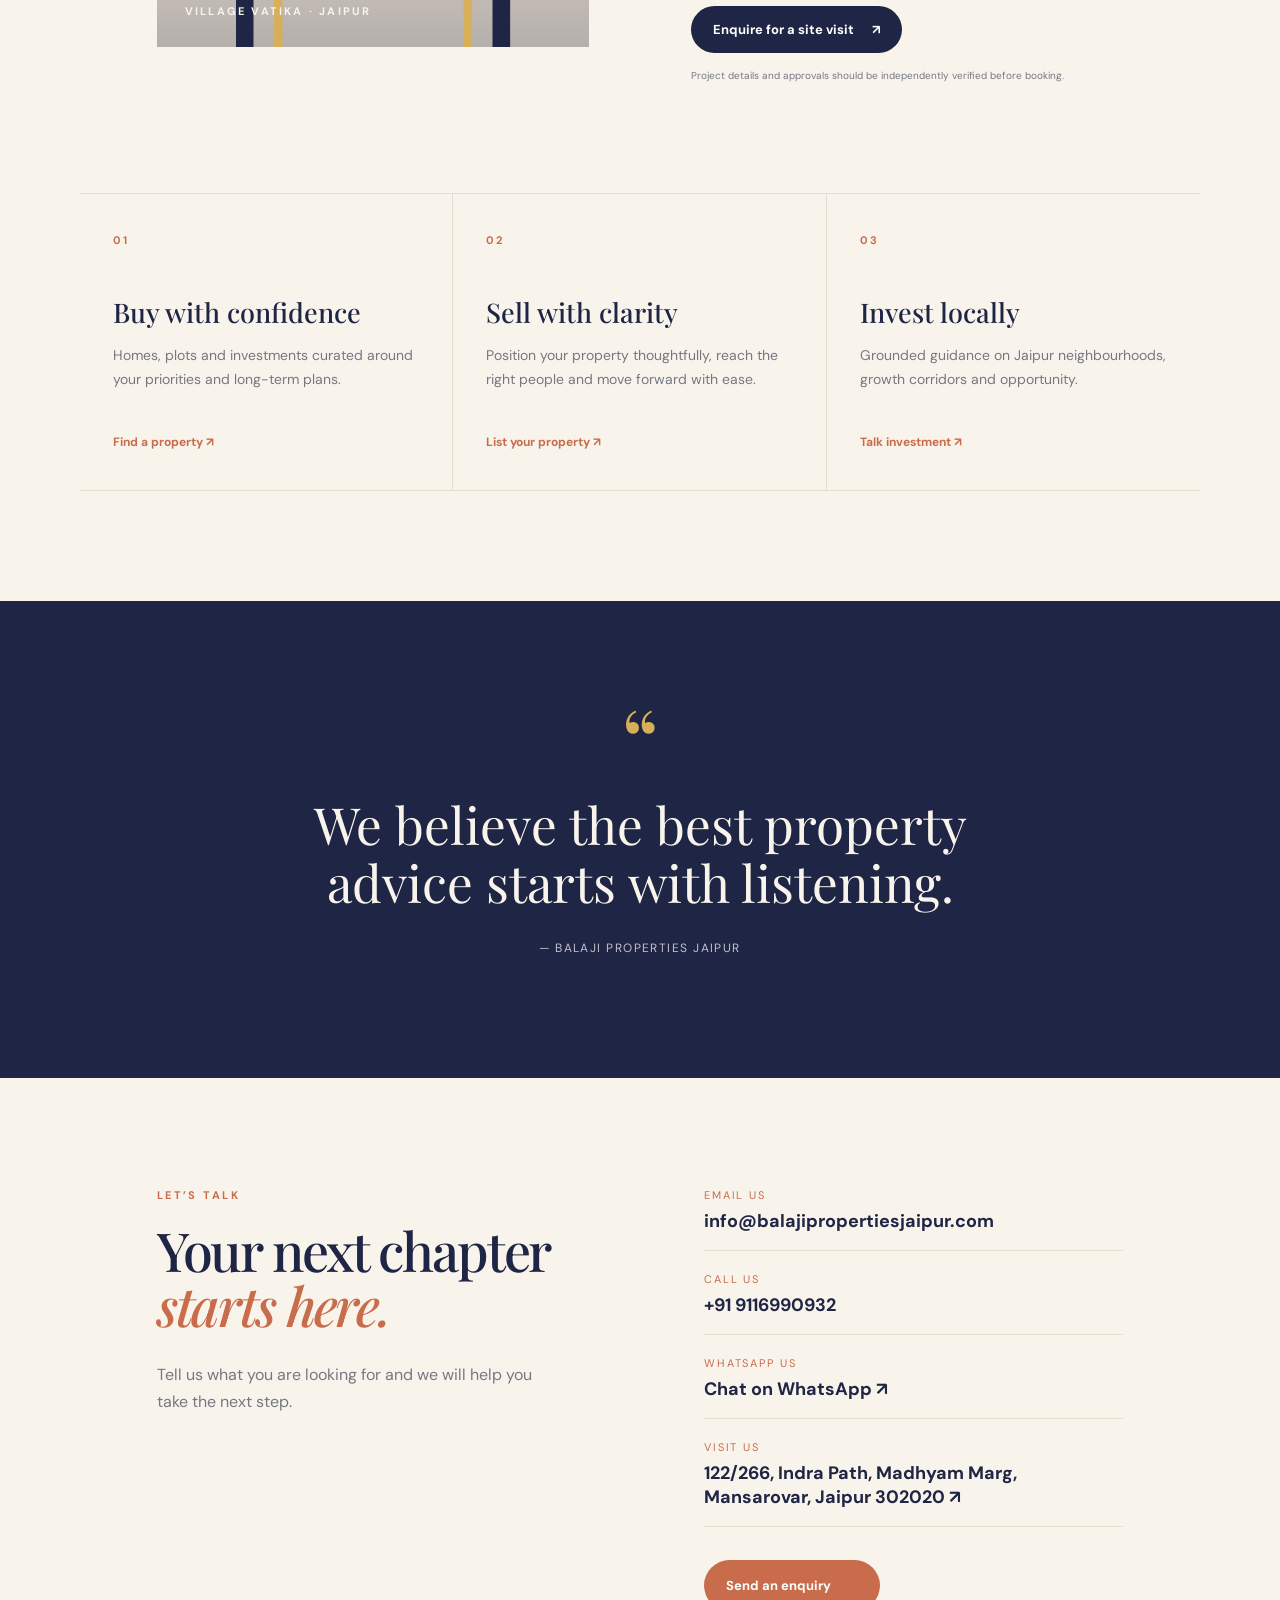
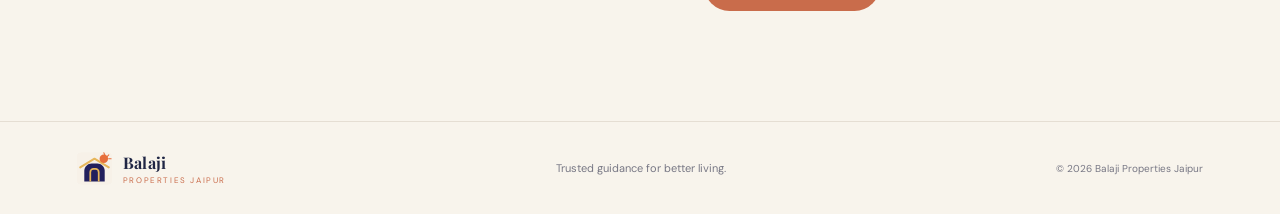
==== commit 54ec1912: "Update contact and WhatsApp number" ====
--- a/index.html
+++ b/index.html
@@ -9,14 +9,14 @@
   <link rel="stylesheet" href="styles.css">
 </head>
 <body>
-  <header class="site-header"><a class="brand" href="#top"><img src="brand/mark.svg" alt="Balaji Properties Jaipur mark"><span><strong>Balaji</strong><small>Properties Jaipur</small></span></a><button class="menu-toggle" aria-label="Open menu">☰</button><nav><a href="#properties">Properties</a><a href="#why-us">Why us</a><a href="#contact">Contact</a><a class="nav-cta" href="tel:+91116990932">Call +91 11699 0932</a></nav></header>
+  <header class="site-header"><a class="brand" href="#top"><img src="brand/mark.svg" alt="Balaji Properties Jaipur mark"><span><strong>Balaji</strong><small>Properties Jaipur</small></span></a><button class="menu-toggle" aria-label="Open menu">☰</button><nav><a href="#properties">Properties</a><a href="#why-us">Why us</a><a href="#contact">Contact</a><a class="nav-cta" href="tel:+919116990932">Call +91 9116990932</a></nav></header>
   <main id="top">
     <section class="hero"><div class="hero-copy"><p class="eyebrow">JAIPUR REAL ESTATE, WITH HEART</p><h1>Find a place that feels like <em>home.</em></h1><p class="lede">Thoughtful property guidance for buying, selling and investing across Jaipur — with local knowledge and straightforward advice.</p><div class="hero-actions"><a class="button button-primary" href="#contact">Start a conversation <span>↗</span></a><a class="text-link" href="#properties">Explore properties <span>↓</span></a></div><div class="trust-row"><div><strong>100%</strong><span>local insight</span></div><div><strong>Jaipur</strong><span>our home city</span></div><div><strong>1:1</strong><span>personal guidance</span></div></div></div><div class="hero-art"><div class="sun"></div><div class="arch arch-large"><div class="arch-inner"></div></div><div class="hero-card"><span>Featured destination</span><strong>Jaipur</strong><small>Where heritage meets possibility.</small></div></div></section>
     <section class="intro" id="why-us"><div><p class="eyebrow">WHY BALAJI</p><h2>Property decisions should feel <em>clear.</em></h2></div><p>From your first site visit to the final signature, we make the journey feel considered, transparent and personal. Because the right property is more than a transaction — it is a beginning.</p></section>
     <section class="project-feature" id="riyasat-paradise"><div class="project-visual"><div class="project-sun"></div><div class="project-gateway"><span>RP</span></div><p>VILLAGE VATIKA · JAIPUR</p></div><div class="project-copy"><p class="eyebrow">FEATURED PROJECT</p><h2>Riyasat<br><em>Paradise.</em></h2><p>A thoughtfully planned plotted township for families and investors looking for a well-connected address in South Jaipur.</p><div class="project-facts"><span><strong>1,00,000</strong> sq. m. township</span><span><strong>6–30 m</strong> internal roads</span><span><strong>302029</strong> Vatika, Jaipur</span><span><strong>RAJ/P/2025/3745</strong> RERA registration</span></div><a class="button button-primary" href="#contact">Enquire for a site visit <span>↗</span></a><small class="project-note">Project details and approvals should be independently verified before booking.</small></div></section>
     <section class="services" id="properties"><article><span class="service-number">01</span><h3>Buy with confidence</h3><p>Homes, plots and investments curated around your priorities and long-term plans.</p><a href="#contact">Find a property ↗</a></article><article><span class="service-number">02</span><h3>Sell with clarity</h3><p>Position your property thoughtfully, reach the right people and move forward with ease.</p><a href="#contact">List your property ↗</a></article><article><span class="service-number">03</span><h3>Invest locally</h3><p>Grounded guidance on Jaipur neighbourhoods, growth corridors and opportunity.</p><a href="#contact">Talk investment ↗</a></article></section>
     <section class="quote"><div class="quote-mark">“</div><blockquote>We believe the best property advice starts with listening.</blockquote><p>— Balaji Properties Jaipur</p></section>
-    <section class="contact" id="contact"><div><p class="eyebrow">LET’S TALK</p><h2>Your next chapter<br><em>starts here.</em></h2><p>Tell us what you are looking for and we will help you take the next step.</p></div><div class="contact-card"><a href="mailto:info@balajipropertiesjaipur.com"><span>Email us</span><strong>info@balajipropertiesjaipur.com</strong></a><a href="tel:+91116990932"><span>Call us</span><strong>+91 11699 0932</strong></a><a href="https://maps.app.goo.gl/51U5geAS44BNa5KM8" target="_blank" rel="noopener"><span>Visit us</span><strong>122/266, Indra Path, Madhyam Marg,<br>Mansarovar, Jaipur 302020 ↗</strong></a><a class="button button-light" href="mailto:info@balajipropertiesjaipur.com?subject=Property%20enquiry">Send an enquiry <span>↗</span></a></div></section>
+    <section class="contact" id="contact"><div><p class="eyebrow">LET’S TALK</p><h2>Your next chapter<br><em>starts here.</em></h2><p>Tell us what you are looking for and we will help you take the next step.</p></div><div class="contact-card"><a href="mailto:info@balajipropertiesjaipur.com"><span>Email us</span><strong>info@balajipropertiesjaipur.com</strong></a><a href="tel:+919116990932"><span>Call us</span><strong>+91 9116990932</strong></a><a href="https://wa.me/919116990932?text=Hello%20Balaji%20Properties%2C%20I%20am%20interested%20in%20Riyasat%20Paradise." target="_blank" rel="noopener"><span>WhatsApp us</span><strong>Chat on WhatsApp ↗</strong></a><a href="https://maps.app.goo.gl/51U5geAS44BNa5KM8" target="_blank" rel="noopener"><span>Visit us</span><strong>122/266, Indra Path, Madhyam Marg,<br>Mansarovar, Jaipur 302020 ↗</strong></a><a class="button button-light" href="mailto:info@balajipropertiesjaipur.com?subject=Property%20enquiry">Send an enquiry <span>↗</span></a></div></section>
   </main>
   <footer><div class="brand footer-brand"><img src="brand/mark.svg" alt=""><span><strong>Balaji</strong><small>Properties Jaipur</small></span></div><p>Trusted guidance for better living.</p><small>© 2026 Balaji Properties Jaipur</small></footer>
   <script src="script.js"></script>
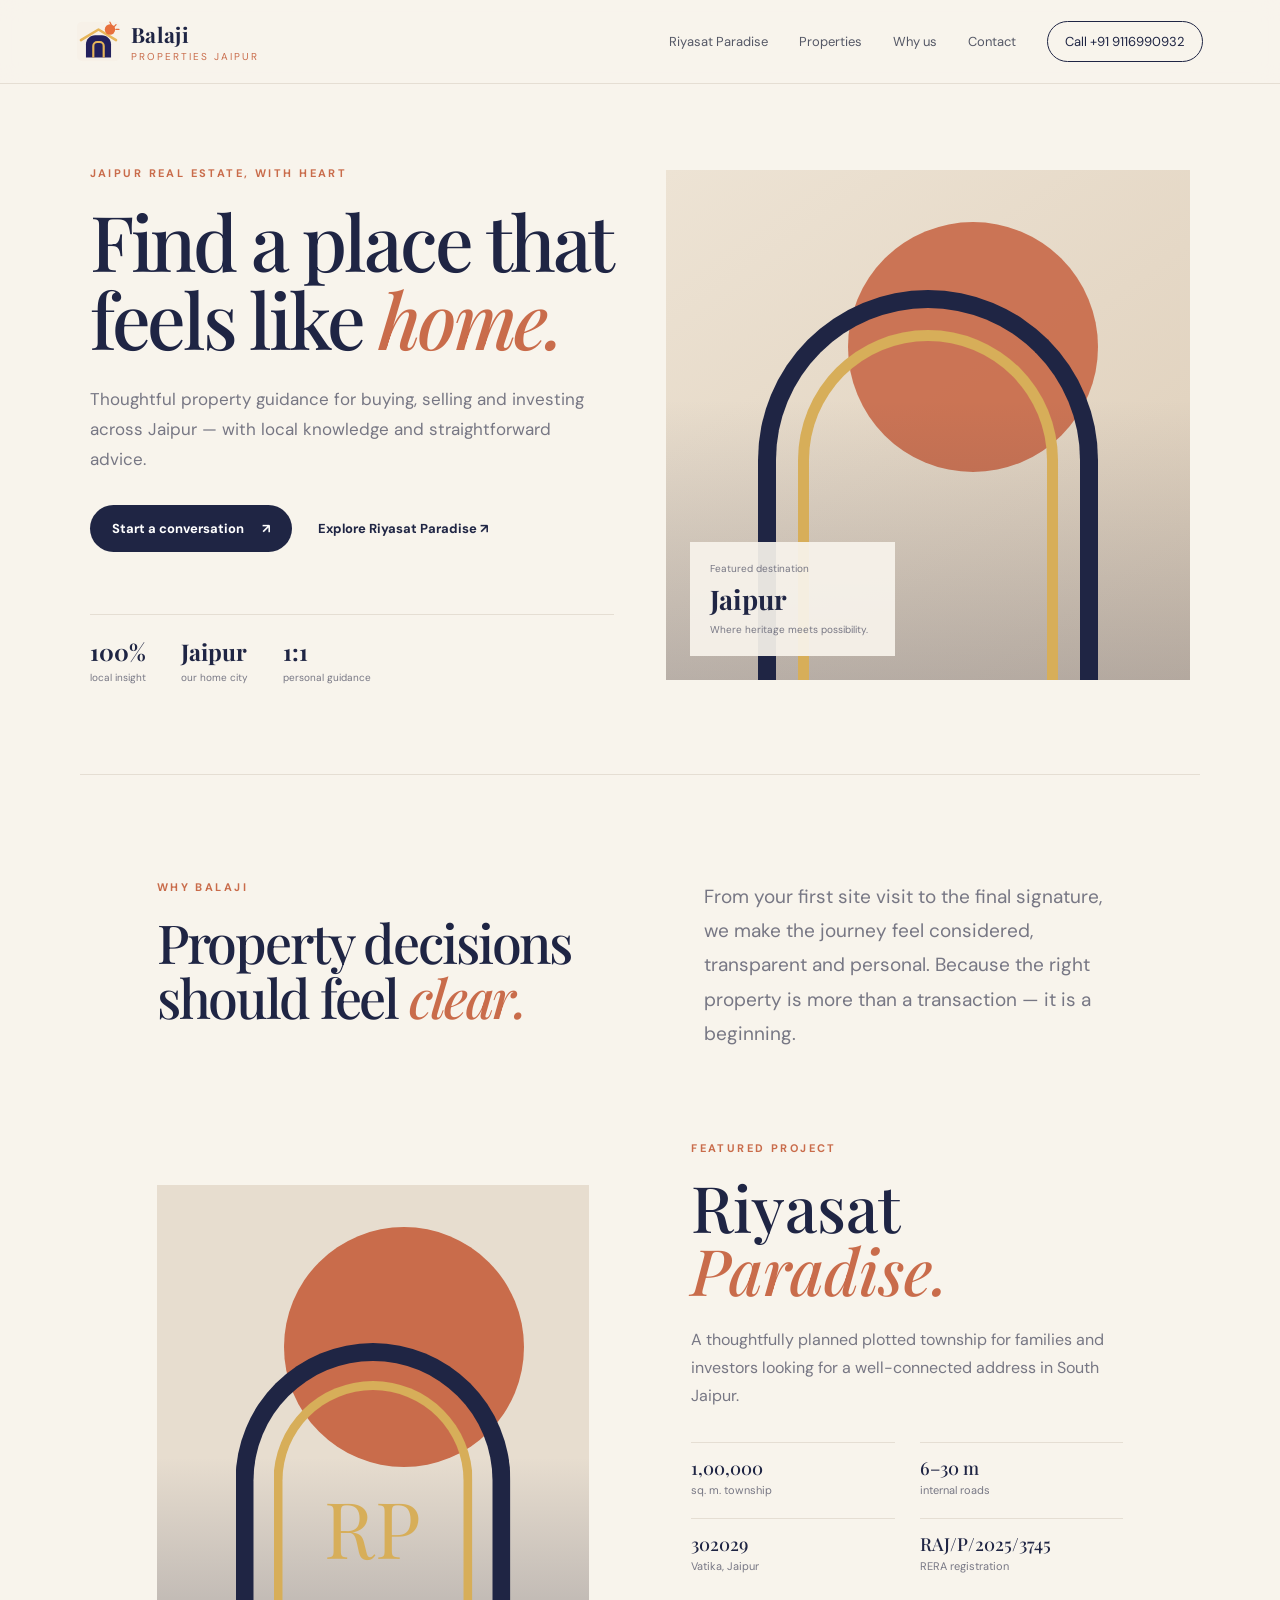
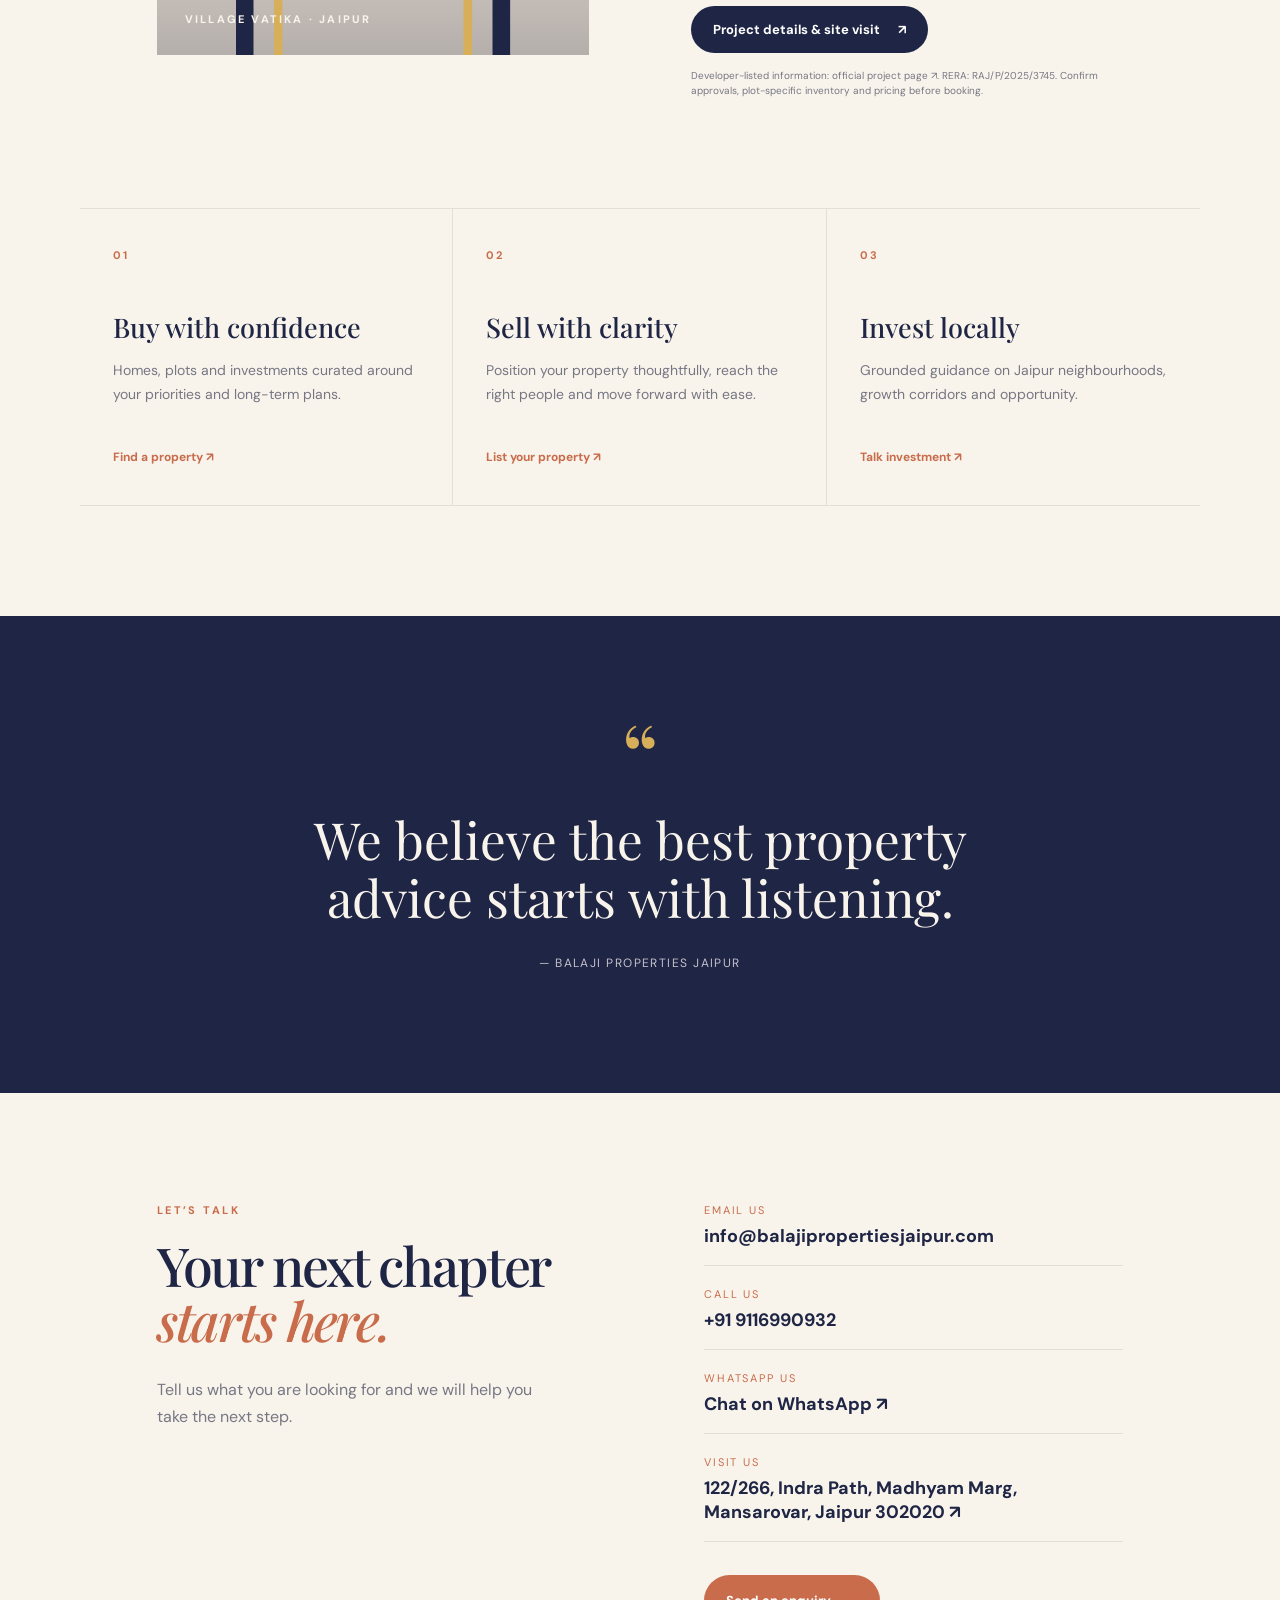
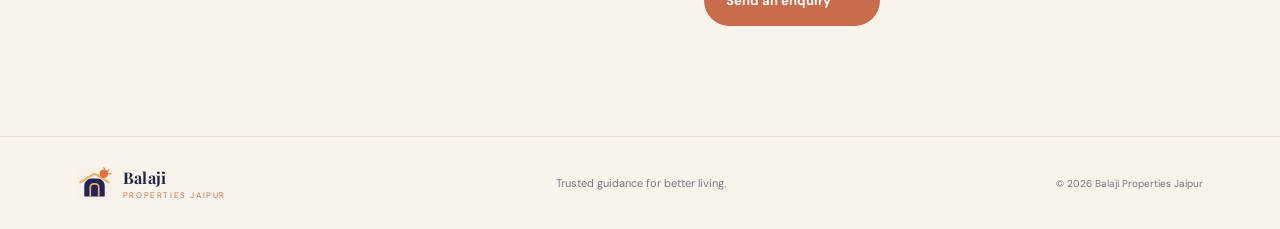
==== commit a34bd841: "feat: link verified Riyasat landing page from homepage" ====
--- a/index.html
+++ b/index.html
@@ -1,24 +1,25 @@
 <!doctype html>
-<html lang="en">
+<html lang="en-IN">
 <head>
   <meta charset="utf-8">
   <meta name="viewport" content="width=device-width, initial-scale=1">
-  <meta name="description" content="Balaji Properties Jaipur — trusted real estate guidance for homes, plots and investments in Jaipur.">
-  <title>Balaji Properties Jaipur | Find Your Place</title>
+  <meta name="description" content="Balaji Properties Jaipur offers property enquiry support, plots and site visits in Jaipur. Explore Riyasat Paradise, Vatika with RERA references and contact options.">
+  <title>Balaji Properties Jaipur | Riyasat Paradise Vatika & Property Enquiries</title>
   <link rel="icon" href="brand/favicon.svg" type="image/svg+xml">
   <link rel="stylesheet" href="styles.css">
 </head>
 <body>
-  <header class="site-header"><a class="brand" href="#top"><img src="brand/mark.svg" alt="Balaji Properties Jaipur mark"><span><strong>Balaji</strong><small>Properties Jaipur</small></span></a><button class="menu-toggle" aria-label="Open menu">☰</button><nav><a href="#properties">Properties</a><a href="#why-us">Why us</a><a href="#contact">Contact</a><a class="nav-cta" href="tel:+919116990932">Call +91 9116990932</a></nav></header>
+  <header class="site-header"><a class="brand" href="#top"><img src="brand/mark.svg" alt="Balaji Properties Jaipur mark"><span><strong>Balaji</strong><small>Properties Jaipur</small></span></a><button class="menu-toggle" type="button" aria-label="Open menu" aria-expanded="false" aria-controls="primary-nav">☰</button><nav id="primary-nav" aria-label="Primary navigation"><a href="riyasat-paradise.html">Riyasat Paradise</a><a href="#properties">Properties</a><a href="#why-us">Why us</a><a href="#contact">Contact</a><a class="nav-cta" href="tel:+919116990932">Call +91 9116990932</a></nav></header>
   <main id="top">
-    <section class="hero"><div class="hero-copy"><p class="eyebrow">JAIPUR REAL ESTATE, WITH HEART</p><h1>Find a place that feels like <em>home.</em></h1><p class="lede">Thoughtful property guidance for buying, selling and investing across Jaipur — with local knowledge and straightforward advice.</p><div class="hero-actions"><a class="button button-primary" href="#contact">Start a conversation <span>↗</span></a><a class="text-link" href="#properties">Explore properties <span>↓</span></a></div><div class="trust-row"><div><strong>100%</strong><span>local insight</span></div><div><strong>Jaipur</strong><span>our home city</span></div><div><strong>1:1</strong><span>personal guidance</span></div></div></div><div class="hero-art"><div class="sun"></div><div class="arch arch-large"><div class="arch-inner"></div></div><div class="hero-card"><span>Featured destination</span><strong>Jaipur</strong><small>Where heritage meets possibility.</small></div></div></section>
+    <section class="hero"><div class="hero-copy"><p class="eyebrow">JAIPUR REAL ESTATE, WITH HEART</p><h1>Find a place that feels like <em>home.</em></h1><p class="lede">Thoughtful property guidance for buying, selling and investing across Jaipur — with local knowledge and straightforward advice.</p><div class="hero-actions"><a class="button button-primary" href="#contact">Start a conversation <span>↗</span></a><a class="text-link" href="riyasat-paradise.html">Explore Riyasat Paradise <span>↗</span></a></div><div class="trust-row"><div><strong>100%</strong><span>local insight</span></div><div><strong>Jaipur</strong><span>our home city</span></div><div><strong>1:1</strong><span>personal guidance</span></div></div></div><div class="hero-art"><div class="sun"></div><div class="arch arch-large"><div class="arch-inner"></div></div><div class="hero-card"><span>Featured destination</span><strong>Jaipur</strong><small>Where heritage meets possibility.</small></div></div></section>
     <section class="intro" id="why-us"><div><p class="eyebrow">WHY BALAJI</p><h2>Property decisions should feel <em>clear.</em></h2></div><p>From your first site visit to the final signature, we make the journey feel considered, transparent and personal. Because the right property is more than a transaction — it is a beginning.</p></section>
-    <section class="project-feature" id="riyasat-paradise"><div class="project-visual"><div class="project-sun"></div><div class="project-gateway"><span>RP</span></div><p>VILLAGE VATIKA · JAIPUR</p></div><div class="project-copy"><p class="eyebrow">FEATURED PROJECT</p><h2>Riyasat<br><em>Paradise.</em></h2><p>A thoughtfully planned plotted township for families and investors looking for a well-connected address in South Jaipur.</p><div class="project-facts"><span><strong>1,00,000</strong> sq. m. township</span><span><strong>6–30 m</strong> internal roads</span><span><strong>302029</strong> Vatika, Jaipur</span><span><strong>RAJ/P/2025/3745</strong> RERA registration</span></div><a class="button button-primary" href="#contact">Enquire for a site visit <span>↗</span></a><small class="project-note">Project details and approvals should be independently verified before booking.</small></div></section>
+    <section class="project-feature" id="riyasat-paradise"><div class="project-visual"><div class="project-sun"></div><div class="project-gateway"><span>RP</span></div><p>VILLAGE VATIKA · JAIPUR</p></div><div class="project-copy"><p class="eyebrow">FEATURED PROJECT</p><h2>Riyasat<br><em>Paradise.</em></h2><p>A thoughtfully planned plotted township for families and investors looking for a well-connected address in South Jaipur.</p><div class="project-facts"><span><strong>1,00,000</strong> sq. m. township</span><span><strong>6–30 m</strong> internal roads</span><span><strong>302029</strong> Vatika, Jaipur</span><span><strong>RAJ/P/2025/3745</strong> RERA registration</span></div><a class="button button-primary" href="riyasat-paradise.html">Project details &amp; site visit <span>↗</span></a><small class="project-note">Developer-listed information: <a href="https://www.riyasatinfra.com/projects/jaipur/ongoing/riyasat-paradise" target="_blank" rel="noopener noreferrer">official project page ↗</a>. RERA: RAJ/P/2025/3745. Confirm approvals, plot-specific inventory and pricing before booking.</small></div></section>
     <section class="services" id="properties"><article><span class="service-number">01</span><h3>Buy with confidence</h3><p>Homes, plots and investments curated around your priorities and long-term plans.</p><a href="#contact">Find a property ↗</a></article><article><span class="service-number">02</span><h3>Sell with clarity</h3><p>Position your property thoughtfully, reach the right people and move forward with ease.</p><a href="#contact">List your property ↗</a></article><article><span class="service-number">03</span><h3>Invest locally</h3><p>Grounded guidance on Jaipur neighbourhoods, growth corridors and opportunity.</p><a href="#contact">Talk investment ↗</a></article></section>
     <section class="quote"><div class="quote-mark">“</div><blockquote>We believe the best property advice starts with listening.</blockquote><p>— Balaji Properties Jaipur</p></section>
     <section class="contact" id="contact"><div><p class="eyebrow">LET’S TALK</p><h2>Your next chapter<br><em>starts here.</em></h2><p>Tell us what you are looking for and we will help you take the next step.</p></div><div class="contact-card"><a href="mailto:info@balajipropertiesjaipur.com"><span>Email us</span><strong>info@balajipropertiesjaipur.com</strong></a><a href="tel:+919116990932"><span>Call us</span><strong>+91 9116990932</strong></a><a href="https://wa.me/919116990932?text=Hello%20Balaji%20Properties%2C%20I%20am%20interested%20in%20Riyasat%20Paradise." target="_blank" rel="noopener"><span>WhatsApp us</span><strong>Chat on WhatsApp ↗</strong></a><a href="https://maps.app.goo.gl/51U5geAS44BNa5KM8" target="_blank" rel="noopener"><span>Visit us</span><strong>122/266, Indra Path, Madhyam Marg,<br>Mansarovar, Jaipur 302020 ↗</strong></a><a class="button button-light" href="mailto:info@balajipropertiesjaipur.com?subject=Property%20enquiry">Send an enquiry <span>↗</span></a></div></section>
   </main>
   <footer><div class="brand footer-brand"><img src="brand/mark.svg" alt=""><span><strong>Balaji</strong><small>Properties Jaipur</small></span></div><p>Trusted guidance for better living.</p><small>© 2026 Balaji Properties Jaipur</small></footer>
+  <div class="rp-mobile-cta" aria-label="Quick enquiry actions"><a href="tel:+919116990932">Call now</a><a href="https://wa.me/919116990932?text=Hello%20Balaji%20Properties%20Jaipur%2C%20I%20want%20details%20and%20a%20site%20visit%20for%20Riyasat%20Paradise." target="_blank" rel="noopener noreferrer">WhatsApp enquiry</a></div>
   <script src="script.js"></script>
 </body>
 </html>
--- a/styles.css
+++ b/styles.css
@@ -1,3 +1,96 @@
 @import url('https://fonts.googleapis.com/css2?family=DM+Sans:wght@400;500;600;700&family=Playfair+Display:ital,wght@0,500;0,600;1,500;1,600&display=swap');
 :root{--navy:#1f2544;--gold:#d7ae59;--terra:#c96c4b;--ivory:#f8f4ec;--ink:#292b36;--muted:#777784;--line:#e5ded3}*{box-sizing:border-box}html{scroll-behavior:smooth}body{margin:0;color:var(--ink);background:var(--ivory);font-family:'DM Sans',sans-serif}a{color:inherit;text-decoration:none}.site-header{height:84px;display:flex;align-items:center;justify-content:space-between;padding:0 6vw;border-bottom:1px solid var(--line);background:rgba(248,244,236,.92);backdrop-filter:blur(12px);position:sticky;top:0;z-index:5}.brand{display:flex;align-items:center;gap:11px}.brand img{width:43px;height:43px}.brand strong,.brand small{display:block}.brand strong{font-family:'Playfair Display',serif;font-size:21px;letter-spacing:.02em;color:var(--navy)}.brand small{font-size:10px;text-transform:uppercase;letter-spacing:.2em;color:var(--terra);margin-top:2px}nav{display:flex;align-items:center;gap:31px;font-size:13px;color:#555866}nav a:hover{color:var(--terra)}.nav-cta{border:1px solid var(--navy);border-radius:99px;padding:11px 17px;color:var(--navy)}.menu-toggle{display:none;border:0;background:none;font-size:23px;color:var(--navy)}.hero{min-height:690px;display:grid;grid-template-columns:1fr 1fr;gap:4vw;align-items:center;max-width:1280px;margin:auto;padding:72px 7vw 80px}.eyebrow{color:var(--terra);font-size:11px;font-weight:700;letter-spacing:.22em;margin:0 0 21px}.hero h1,.intro h2,.contact h2{font-family:'Playfair Display',serif;color:var(--navy);font-size:clamp(48px,6vw,82px);font-weight:500;line-height:1.02;letter-spacing:-.04em;margin:0}.hero h1 em,.intro em,.contact em{color:var(--terra);font-style:italic}.lede{color:var(--muted);font-size:17px;line-height:1.75;max-width:510px;margin:28px 0}.hero-actions{display:flex;align-items:center;gap:26px;margin-top:31px}.button{display:inline-flex;align-items:center;justify-content:center;gap:18px;border-radius:99px;padding:15px 22px;font-size:13px;font-weight:700}.button-primary{background:var(--navy);color:white}.button-primary:hover{background:var(--terra)}.text-link{font-size:13px;color:var(--navy);font-weight:700}.trust-row{display:flex;gap:35px;border-top:1px solid var(--line);margin-top:62px;padding-top:21px}.trust-row strong,.trust-row span{display:block}.trust-row strong{font-family:'Playfair Display';font-size:23px;color:var(--navy)}.trust-row span{font-size:10px;color:var(--muted);margin-top:4px}.hero-art{height:510px;position:relative;background:linear-gradient(145deg,#ede3d4,#ddcdb8);overflow:hidden}.hero-art:after{content:'';position:absolute;inset:0;background:linear-gradient(0deg,rgba(31,37,68,.22),transparent 55%)}.sun{position:absolute;width:250px;height:250px;border-radius:50%;background:var(--terra);top:52px;right:92px;opacity:.92}.arch{position:absolute;bottom:-10px;left:50%;transform:translateX(-50%);width:340px;height:400px;border:18px solid var(--navy);border-bottom:0;border-radius:180px 180px 0 0;z-index:1}.arch:before{content:'';position:absolute;top:22px;left:22px;right:22px;bottom:0;border:11px solid var(--gold);border-bottom:0;border-radius:150px 150px 0 0}.hero-card{position:absolute;left:24px;bottom:24px;padding:20px;background:rgba(248,244,236,.92);z-index:2;width:205px}.hero-card span,.hero-card small{display:block;color:var(--muted);font-size:10px}.hero-card strong{display:block;color:var(--navy);font-family:'Playfair Display';font-size:27px;margin:6px 0}.intro,.services,.contact{max-width:1120px;margin:auto}.intro{display:grid;grid-template-columns:1fr 1fr;gap:10vw;padding:105px 6vw 90px;border-top:1px solid var(--line)}.intro h2,.contact h2{font-size:clamp(40px,4.2vw,62px)}.intro>p{font-size:19px;line-height:1.8;color:var(--muted);align-self:end;margin:0}.services{display:grid;grid-template-columns:repeat(3,1fr);border-top:1px solid var(--line);border-bottom:1px solid var(--line);margin-bottom:110px}.services article{padding:34px 33px 39px;border-right:1px solid var(--line)}.services article:last-child{border:0}.service-number{font-size:11px;color:var(--terra);font-weight:700;letter-spacing:.18em}.services h3{font-family:'Playfair Display';color:var(--navy);font-size:27px;font-weight:500;margin:45px 0 14px}.services p{color:var(--muted);line-height:1.7;font-size:14px;min-height:72px}.services a{color:var(--terra);font-size:12px;font-weight:700}.quote{background:var(--navy);color:var(--ivory);text-align:center;padding:110px 10vw}.quote-mark{font-family:'Playfair Display';font-size:92px;color:var(--gold);line-height:.6}.quote blockquote{font-family:'Playfair Display';font-size:clamp(31px,4vw,52px);line-height:1.15;max-width:760px;margin:28px auto}.quote p{color:#c3c1cb;font-size:12px;letter-spacing:.12em;text-transform:uppercase}.contact{display:grid;grid-template-columns:1fr 1fr;gap:10vw;padding:110px 6vw}.contact>div>p:last-child{color:var(--muted);line-height:1.7;max-width:380px;margin-top:28px}.contact-card{display:flex;flex-direction:column;gap:21px;justify-content:center}.contact-card a:not(.button){border-bottom:1px solid var(--line);padding-bottom:17px}.contact-card span,.contact-card strong{display:block}.contact-card span{font-size:11px;color:var(--terra);text-transform:uppercase;letter-spacing:.17em;margin-bottom:7px}.contact-card strong{font-size:18px;color:var(--navy)}.button-light{background:var(--terra);color:white;width:max-content;margin-top:12px}.button-light:hover{background:var(--navy)}footer{display:flex;align-items:center;justify-content:space-between;padding:28px 6vw;border-top:1px solid var(--line);font-size:11px;color:var(--muted)}.footer-brand img{width:35px;height:35px}.footer-brand strong{font-size:16px}.footer-brand small{font-size:8px}footer>small{font-size:10px}@media(max-width:760px){.site-header{height:73px;padding:0 5vw}nav{display:none}.menu-toggle{display:block}.hero{grid-template-columns:1fr;padding:58px 7vw 70px;min-height:0}.hero-art{height:380px;order:-1}.hero h1{font-size:52px}.trust-row{gap:18px}.intro,.contact{grid-template-columns:1fr;padding:75px 7vw;gap:35px}.services{grid-template-columns:1fr;margin:0 7vw 75px}.services article{border-right:0;border-bottom:1px solid var(--line);padding:28px 24px}.services h3{margin-top:24px}.services p{min-height:0}footer{flex-wrap:wrap;gap:18px;padding:25px 7vw}.quote{padding:80px 8vw}.contact h2 br{display:none}}
  .project-feature{max-width:1120px;margin:0 auto 110px;padding:0 6vw;display:grid;grid-template-columns:1fr 1fr;gap:8vw;align-items:center}.project-visual{height:470px;background:#e7ddcf;position:relative;overflow:hidden;padding:28px}.project-visual:after{content:'';position:absolute;inset:auto 0 0;height:42%;background:linear-gradient(transparent,rgba(31,37,68,.25))}.project-sun{position:absolute;width:240px;height:240px;border-radius:50%;background:var(--terra);right:65px;top:42px}.project-gateway{position:absolute;z-index:1;left:50%;bottom:-38px;transform:translateX(-50%);width:275px;height:350px;border:18px solid var(--navy);border-bottom:0;border-radius:145px 145px 0 0;display:flex;align-items:center;justify-content:center}.project-gateway:before{content:'';position:absolute;inset:20px 20px 0;border:9px solid var(--gold);border-bottom:0;border-radius:110px 110px 0 0}.project-gateway span{font-family:'Playfair Display';font-size:78px;color:var(--gold);position:relative;z-index:1}.project-visual p{position:absolute;z-index:2;bottom:18px;left:28px;color:var(--ivory);font-size:11px;letter-spacing:.2em;font-weight:700}.project-copy h2{font-family:'Playfair Display';color:var(--navy);font-size:clamp(45px,5vw,68px);font-weight:500;line-height:.98;margin:0 0 25px}.project-copy h2 em{color:var(--terra);font-style:italic}.project-copy>p:not(.eyebrow){color:var(--muted);font-size:16px;line-height:1.75;max-width:450px}.project-facts{display:grid;grid-template-columns:1fr 1fr;gap:19px 25px;margin:32px 0}.project-facts span{border-top:1px solid var(--line);padding-top:12px;color:var(--muted);font-size:11px;line-height:1.5}.project-facts strong{display:block;color:var(--navy);font-family:'Playfair Display';font-size:18px;font-weight:500}.project-note{display:block;color:var(--muted);font-size:10px;margin-top:15px;line-height:1.5}@media(max-width:760px){.project-feature{grid-template-columns:1fr;padding:75px 7vw;margin-bottom:75px}.project-visual{height:360px}.project-gateway{width:220px;height:280px}}
+
+
+/* Verified Riyasat Paradise landing page — source-linked, responsive and no stock images */
+:focus-visible{outline:3px solid var(--terra);outline-offset:4px}
+body{overflow-x:hidden}
+button,a,summary{-webkit-tap-highlight-color:transparent}
+.rp-hero{max-width:1250px;margin:0 auto;display:grid;grid-template-columns:1.15fr .85fr;gap:5vw;align-items:center;padding:83px 6vw 92px;min-height:610px}
+.rp-hero h1,.rp-section h2,.rp-facts h2,.rp-enquire h2{font-family:'Playfair Display',serif;font-size:clamp(42px,5.7vw,74px);font-weight:500;line-height:1.04;color:var(--navy);letter-spacing:-.035em;margin:0 0 24px}
+.rp-hero h1 em,.rp-enquire h2 em{color:var(--terra)}
+.rp-lede{color:#555965;font-size:17px;line-height:1.75;max-width:590px}
+.rp-rera{padding:12px 16px;border-left:3px solid var(--terra);background:#f0e9db;color:var(--navy);display:inline-flex;flex-wrap:wrap;gap:8px;font-size:13px;margin:14px 0 6px}
+.rp-actions{display:flex;flex-wrap:wrap;align-items:center;gap:12px;margin:22px 0}
+.rp-button-outline{border:1px solid var(--navy);color:var(--navy);background:transparent}
+.rp-button-outline:hover{background:var(--navy);color:#fff}
+.rp-disclaimer{display:block;color:#5a5f6c;line-height:1.7;font-size:12px;max-width:600px}
+.rp-art{height:455px;background:linear-gradient(145deg,#ecded0,#d4c1ad);overflow:hidden;position:relative;isolation:isolate}
+.rp-art-orb{width:260px;height:260px;border-radius:50%;background:var(--terra);position:absolute;right:15%;top:13%}
+.rp-art-gate{position:absolute;left:50%;bottom:-55px;transform:translateX(-50%);width:65%;height:76%;border:19px solid var(--navy);border-bottom:0;border-radius:50% 50% 0 0}
+.rp-art-gate:after{content:'';position:absolute;inset:22px 22px 0;border:10px solid var(--gold);border-bottom:0;border-radius:50% 50% 0 0}
+.rp-art>span{position:absolute;bottom:22px;left:25px;font-weight:700;color:var(--ivory);font-size:12px;letter-spacing:.13em;z-index:2;text-shadow:0 1px 7px #343047}
+.rp-facts,.rp-section,.rp-enquire{padding:89px max(6vw,calc((100vw - 1120px)/2));scroll-margin-top:88px}
+.rp-facts{border-top:1px solid var(--line)}
+.rp-section-muted{background:#ede7dc}
+.rp-section-heading{max-width:710px;margin-bottom:40px}
+.rp-section h2,.rp-facts h2,.rp-enquire h2{font-size:clamp(35px,4vw,56px)}
+.rp-section-heading>p:not(.eyebrow),.rp-location-grid p:not(.eyebrow),.rp-location-card p:not(.eyebrow){line-height:1.8;color:#555965;font-size:15px}
+.rp-fact-grid{display:grid;grid-template-columns:repeat(3,minmax(0,1fr));gap:15px}
+.rp-fact-grid>div{background:#fffaf3;border:1px solid var(--line);padding:24px;min-height:112px}
+.rp-fact-grid span,.rp-fact-grid strong{display:block}
+.rp-fact-grid span{font-size:11px;letter-spacing:.09em;color:#616575;text-transform:uppercase;margin-bottom:10px}
+.rp-fact-grid strong{font-size:17px;color:var(--navy);font-weight:600;overflow-wrap:anywhere}
+.rp-source{color:#5a5f6c;font-size:12px;line-height:1.7;margin:26px 0 0}
+.rp-source a,.rp-faq a{color:#9a432e;text-decoration:underline;text-underline-offset:3px}
+.rp-amenity-grid{display:grid;grid-template-columns:repeat(4,minmax(0,1fr));gap:14px}
+.rp-amenity-grid article{padding:28px 23px;background:#fffaf3;border:1px solid #dfd7cc}
+.rp-amenity-grid article>span{color:var(--terra);font-size:12px;font-weight:700}
+.rp-amenity-grid h3{font-family:'Playfair Display',serif;color:var(--navy);font-size:24px;font-weight:500;line-height:1.2;margin:29px 0 14px}
+.rp-amenity-grid p{line-height:1.65;color:#565b65;font-size:13px;margin:0}
+.rp-location-grid{display:grid;grid-template-columns:1.15fr .85fr;align-items:center;gap:9vw}
+.rp-location-grid h2{font-family:'Playfair Display',serif;color:var(--navy);font-size:clamp(35px,4vw,56px);font-weight:500;line-height:1.08}
+.rp-distances{margin:25px 0;display:grid;grid-template-columns:1fr 1fr;gap:15px}
+.rp-distances div{display:flex;justify-content:space-between;gap:10px;border-bottom:1px solid var(--line);padding:0 0 10px;font-size:13px}
+.rp-distances strong{color:var(--navy);white-space:nowrap}
+.rp-location-grid small{color:#5b5d66;line-height:1.5;display:block}
+.rp-location-card{padding:46px;background:#e8ddcc;display:flex;flex-direction:column;align-items:flex-start;gap:15px}
+.rp-location-card h3{font-family:'Playfair Display',serif;color:var(--navy);font-size:34px;font-weight:500;line-height:1.2;margin:0}
+.rp-location-card>a:not(.button){font-size:12px;text-decoration:underline;color:var(--navy);line-height:1.5}
+.rp-faq{display:grid;gap:12px;max-width:900px}
+.rp-faq details{background:#fffaf3;border:1px solid #ded6cb;padding:18px 24px}
+.rp-faq summary{cursor:pointer;color:var(--navy);font-size:16px;font-weight:600;line-height:1.5}
+.rp-faq details p{line-height:1.75;color:#555965;font-size:14px}
+.rp-enquire{display:grid;grid-template-columns:1fr 1fr;gap:7vw;background:var(--navy);color:#fff}
+.rp-enquire h2{color:#fff}
+.rp-enquire .eyebrow{color:#efbda2}
+.rp-enquire>div>p:not(.eyebrow){color:#efeff0;line-height:1.75}
+.rp-enquire-actions{display:flex;flex-direction:column;align-items:flex-start;justify-content:center;gap:13px}
+.rp-enquire-actions .button-primary{background:var(--terra)}
+.rp-enquire-actions .rp-button-outline{color:#fff;border-color:#e6d8c6}
+.rp-enquire-actions .rp-button-outline:hover{background:#fff;color:var(--navy)}
+.rp-enquire-actions p a{text-decoration:underline}
+.rp-mobile-cta{display:none}
+@media(max-width:960px){
+  .rp-amenity-grid{grid-template-columns:repeat(2,minmax(0,1fr))}
+  .rp-hero{grid-template-columns:1fr 1fr}
+  .rp-art{height:385px}
+}
+@media(max-width:760px){
+  .site-header nav.is-open{display:flex;position:absolute;top:100%;left:0;right:0;flex-direction:column;align-items:stretch;gap:0;background:var(--ivory);padding:12px 7vw 22px;border-bottom:1px solid var(--line);box-shadow:0 15px 28px rgba(31,37,68,.12)}
+  .site-header nav.is-open a{padding:13px 6px;min-height:44px}
+  .site-header nav.is-open .nav-cta{text-align:center;padding:11px 15px;margin-top:10px}
+  .rp-hero{display:flex;flex-direction:column-reverse;align-items:stretch;padding:30px 7vw 65px;gap:36px;min-height:0}
+  .rp-art{height:285px}
+  .rp-art-orb{width:190px;height:190px}
+  .rp-hero h1{font-size:clamp(45px,10vw,62px)}
+  .rp-actions{flex-direction:column;align-items:stretch}
+  .rp-actions .button{width:100%;min-height:48px}
+  .rp-facts,.rp-section,.rp-enquire{padding:65px 7vw;scroll-margin-top:76px}
+  .rp-fact-grid{grid-template-columns:repeat(2,minmax(0,1fr))}
+  .rp-amenity-grid{grid-template-columns:1fr 1fr}
+  .rp-location-grid,.rp-enquire{grid-template-columns:1fr;gap:30px}
+  .rp-location-card{padding:30px}
+  .rp-mobile-cta{display:grid;grid-template-columns:1fr 1fr;gap:10px;position:fixed;z-index:7;bottom:0;left:0;right:0;background:#fffaf3;border-top:1px solid var(--line);padding:10px 14px calc(10px + env(safe-area-inset-bottom));box-shadow:0 -5px 22px rgba(31,37,68,.1)}
+  .rp-mobile-cta a{text-align:center;min-height:46px;display:flex;align-items:center;justify-content:center;font-weight:700;font-size:13px;border-radius:7px;border:1px solid var(--navy);color:var(--navy)}
+  .rp-mobile-cta a:last-child{background:var(--navy);color:#fff}
+  body:has(.rp-mobile-cta){padding-bottom:76px}
+}
+@media(max-width:420px){
+  .rp-fact-grid,.rp-amenity-grid{grid-template-columns:1fr}
+  .rp-fact-grid>div{min-height:0}
+  .rp-distances{grid-template-columns:1fr}
+  .rp-faq details{padding:18px}
+}
+@media(prefers-reduced-motion:reduce){html{scroll-behavior:auto}}
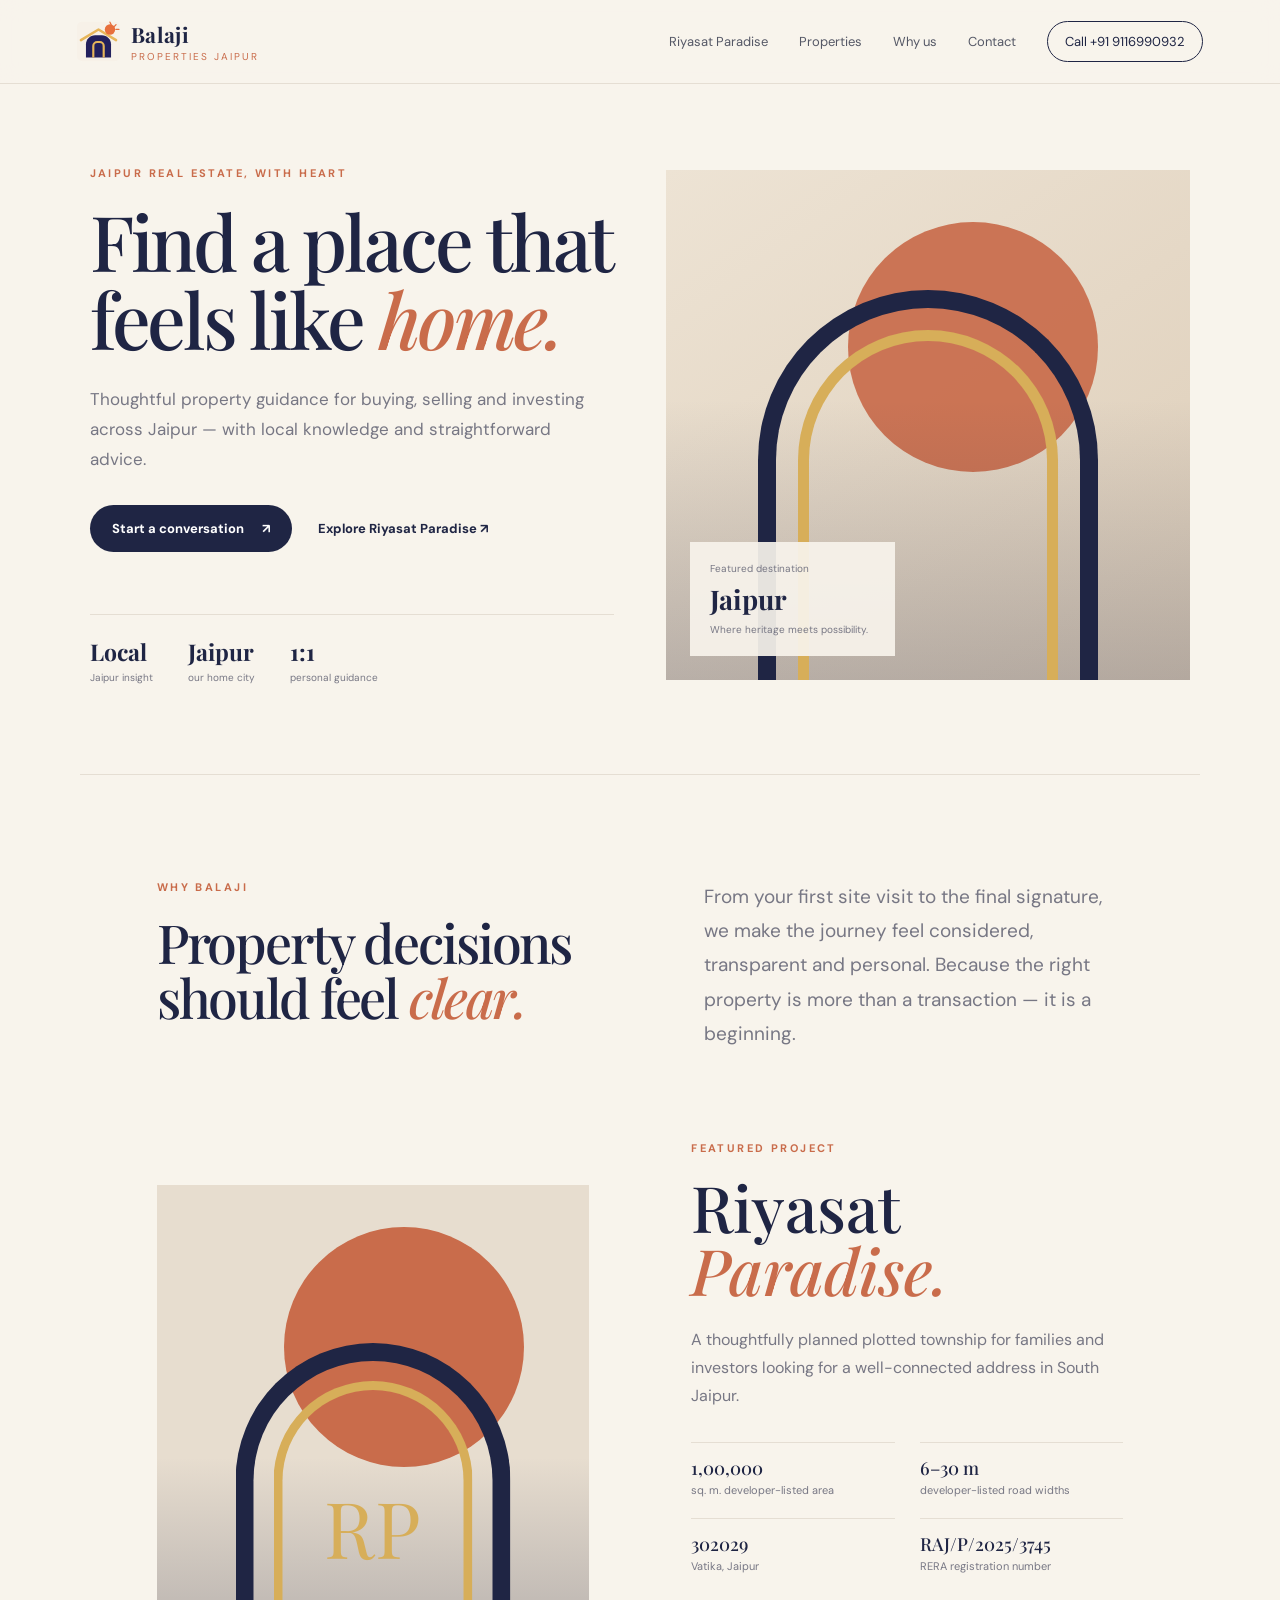
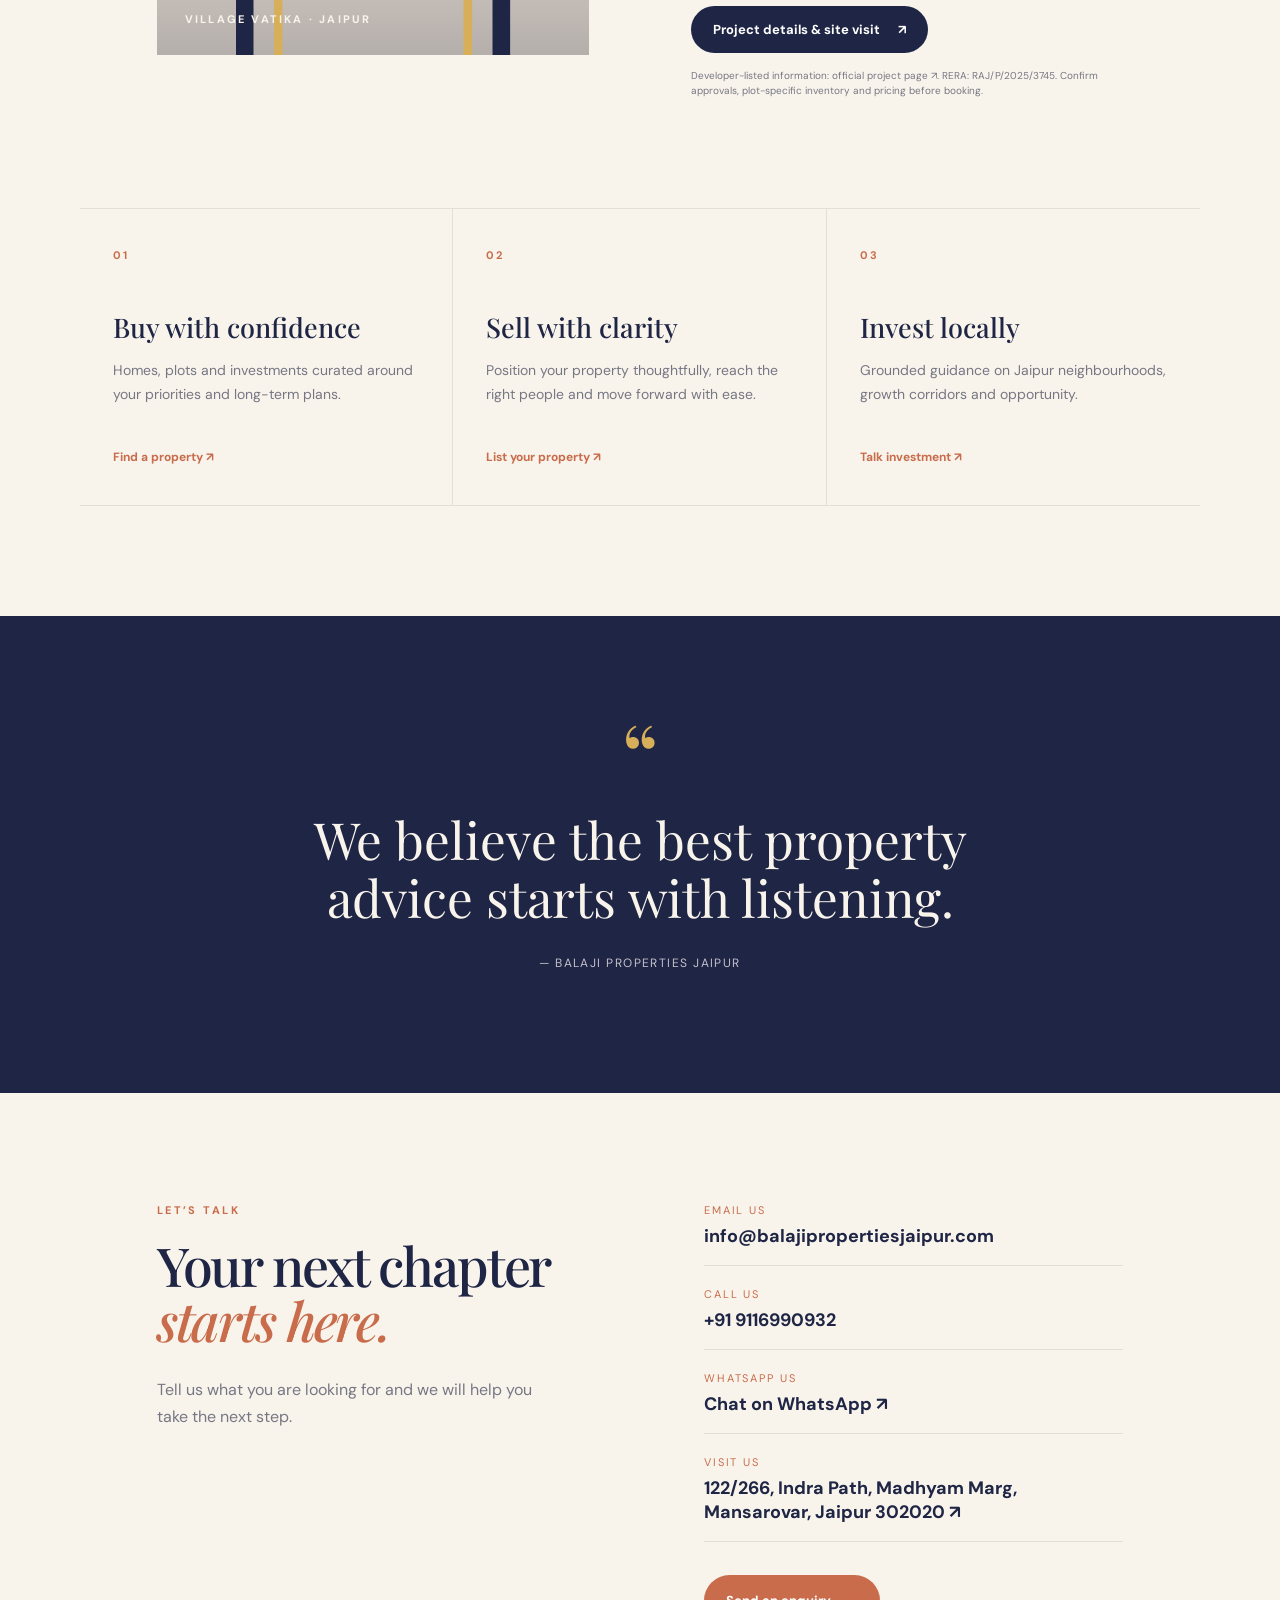
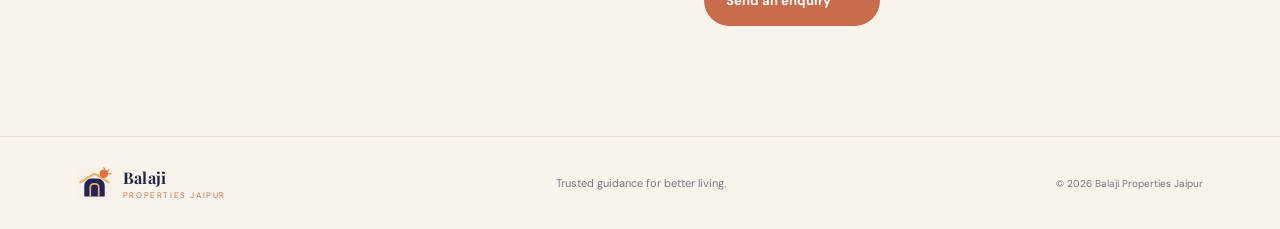
==== commit 81891b93: "seo: add business contact schema and qualify developer-reported project claims" ====
--- a/index.html
+++ b/index.html
@@ -6,14 +6,32 @@
   <meta name="description" content="Balaji Properties Jaipur offers property enquiry support, plots and site visits in Jaipur. Explore Riyasat Paradise, Vatika with RERA references and contact options.">
   <title>Balaji Properties Jaipur | Riyasat Paradise Vatika & Property Enquiries</title>
   <link rel="icon" href="brand/favicon.svg" type="image/svg+xml">
+  <script type="application/ld+json">
+  {
+    "@context": "https://schema.org",
+    "@type": "LocalBusiness",
+    "name": "Balaji Properties Jaipur",
+    "email": "info@balajipropertiesjaipur.com",
+    "telephone": "+91-9116990932",
+    "address": {
+      "@type": "PostalAddress",
+      "streetAddress": "122/266, Indra Path, Madhyam Marg, Mansarovar",
+      "addressLocality": "Jaipur",
+      "addressRegion": "Rajasthan",
+      "postalCode": "302020",
+      "addressCountry": "IN"
+    },
+    "hasMap": "https://maps.app.goo.gl/51U5geAS44BNa5KM8"
+  }
+  </script>
   <link rel="stylesheet" href="styles.css">
 </head>
 <body>
   <header class="site-header"><a class="brand" href="#top"><img src="brand/mark.svg" alt="Balaji Properties Jaipur mark"><span><strong>Balaji</strong><small>Properties Jaipur</small></span></a><button class="menu-toggle" type="button" aria-label="Open menu" aria-expanded="false" aria-controls="primary-nav">☰</button><nav id="primary-nav" aria-label="Primary navigation"><a href="riyasat-paradise.html">Riyasat Paradise</a><a href="#properties">Properties</a><a href="#why-us">Why us</a><a href="#contact">Contact</a><a class="nav-cta" href="tel:+919116990932">Call +91 9116990932</a></nav></header>
   <main id="top">
-    <section class="hero"><div class="hero-copy"><p class="eyebrow">JAIPUR REAL ESTATE, WITH HEART</p><h1>Find a place that feels like <em>home.</em></h1><p class="lede">Thoughtful property guidance for buying, selling and investing across Jaipur — with local knowledge and straightforward advice.</p><div class="hero-actions"><a class="button button-primary" href="#contact">Start a conversation <span>↗</span></a><a class="text-link" href="riyasat-paradise.html">Explore Riyasat Paradise <span>↗</span></a></div><div class="trust-row"><div><strong>100%</strong><span>local insight</span></div><div><strong>Jaipur</strong><span>our home city</span></div><div><strong>1:1</strong><span>personal guidance</span></div></div></div><div class="hero-art"><div class="sun"></div><div class="arch arch-large"><div class="arch-inner"></div></div><div class="hero-card"><span>Featured destination</span><strong>Jaipur</strong><small>Where heritage meets possibility.</small></div></div></section>
+    <section class="hero"><div class="hero-copy"><p class="eyebrow">JAIPUR REAL ESTATE, WITH HEART</p><h1>Find a place that feels like <em>home.</em></h1><p class="lede">Thoughtful property guidance for buying, selling and investing across Jaipur — with local knowledge and straightforward advice.</p><div class="hero-actions"><a class="button button-primary" href="#contact">Start a conversation <span>↗</span></a><a class="text-link" href="riyasat-paradise.html">Explore Riyasat Paradise <span>↗</span></a></div><div class="trust-row"><div><strong>Local</strong><span>Jaipur insight</span></div><div><strong>Jaipur</strong><span>our home city</span></div><div><strong>1:1</strong><span>personal guidance</span></div></div></div><div class="hero-art"><div class="sun"></div><div class="arch arch-large"><div class="arch-inner"></div></div><div class="hero-card"><span>Featured destination</span><strong>Jaipur</strong><small>Where heritage meets possibility.</small></div></div></section>
     <section class="intro" id="why-us"><div><p class="eyebrow">WHY BALAJI</p><h2>Property decisions should feel <em>clear.</em></h2></div><p>From your first site visit to the final signature, we make the journey feel considered, transparent and personal. Because the right property is more than a transaction — it is a beginning.</p></section>
-    <section class="project-feature" id="riyasat-paradise"><div class="project-visual"><div class="project-sun"></div><div class="project-gateway"><span>RP</span></div><p>VILLAGE VATIKA · JAIPUR</p></div><div class="project-copy"><p class="eyebrow">FEATURED PROJECT</p><h2>Riyasat<br><em>Paradise.</em></h2><p>A thoughtfully planned plotted township for families and investors looking for a well-connected address in South Jaipur.</p><div class="project-facts"><span><strong>1,00,000</strong> sq. m. township</span><span><strong>6–30 m</strong> internal roads</span><span><strong>302029</strong> Vatika, Jaipur</span><span><strong>RAJ/P/2025/3745</strong> RERA registration</span></div><a class="button button-primary" href="riyasat-paradise.html">Project details &amp; site visit <span>↗</span></a><small class="project-note">Developer-listed information: <a href="https://www.riyasatinfra.com/projects/jaipur/ongoing/riyasat-paradise" target="_blank" rel="noopener noreferrer">official project page ↗</a>. RERA: RAJ/P/2025/3745. Confirm approvals, plot-specific inventory and pricing before booking.</small></div></section>
+    <section class="project-feature" id="riyasat-paradise"><div class="project-visual"><div class="project-sun"></div><div class="project-gateway"><span>RP</span></div><p>VILLAGE VATIKA · JAIPUR</p></div><div class="project-copy"><p class="eyebrow">FEATURED PROJECT</p><h2>Riyasat<br><em>Paradise.</em></h2><p>A thoughtfully planned plotted township for families and investors looking for a well-connected address in South Jaipur.</p><div class="project-facts"><span><strong>1,00,000</strong> sq. m. developer-listed area</span><span><strong>6–30 m</strong> developer-listed road widths</span><span><strong>302029</strong> Vatika, Jaipur</span><span><strong>RAJ/P/2025/3745</strong> RERA registration number</span></div><a class="button button-primary" href="riyasat-paradise.html">Project details &amp; site visit <span>↗</span></a><small class="project-note">Developer-listed information: <a href="https://www.riyasatinfra.com/projects/jaipur/ongoing/riyasat-paradise" target="_blank" rel="noopener noreferrer">official project page ↗</a>. RERA: RAJ/P/2025/3745. Confirm approvals, plot-specific inventory and pricing before booking.</small></div></section>
     <section class="services" id="properties"><article><span class="service-number">01</span><h3>Buy with confidence</h3><p>Homes, plots and investments curated around your priorities and long-term plans.</p><a href="#contact">Find a property ↗</a></article><article><span class="service-number">02</span><h3>Sell with clarity</h3><p>Position your property thoughtfully, reach the right people and move forward with ease.</p><a href="#contact">List your property ↗</a></article><article><span class="service-number">03</span><h3>Invest locally</h3><p>Grounded guidance on Jaipur neighbourhoods, growth corridors and opportunity.</p><a href="#contact">Talk investment ↗</a></article></section>
     <section class="quote"><div class="quote-mark">“</div><blockquote>We believe the best property advice starts with listening.</blockquote><p>— Balaji Properties Jaipur</p></section>
     <section class="contact" id="contact"><div><p class="eyebrow">LET’S TALK</p><h2>Your next chapter<br><em>starts here.</em></h2><p>Tell us what you are looking for and we will help you take the next step.</p></div><div class="contact-card"><a href="mailto:info@balajipropertiesjaipur.com"><span>Email us</span><strong>info@balajipropertiesjaipur.com</strong></a><a href="tel:+919116990932"><span>Call us</span><strong>+91 9116990932</strong></a><a href="https://wa.me/919116990932?text=Hello%20Balaji%20Properties%2C%20I%20am%20interested%20in%20Riyasat%20Paradise." target="_blank" rel="noopener"><span>WhatsApp us</span><strong>Chat on WhatsApp ↗</strong></a><a href="https://maps.app.goo.gl/51U5geAS44BNa5KM8" target="_blank" rel="noopener"><span>Visit us</span><strong>122/266, Indra Path, Madhyam Marg,<br>Mansarovar, Jaipur 302020 ↗</strong></a><a class="button button-light" href="mailto:info@balajipropertiesjaipur.com?subject=Property%20enquiry">Send an enquiry <span>↗</span></a></div></section>
